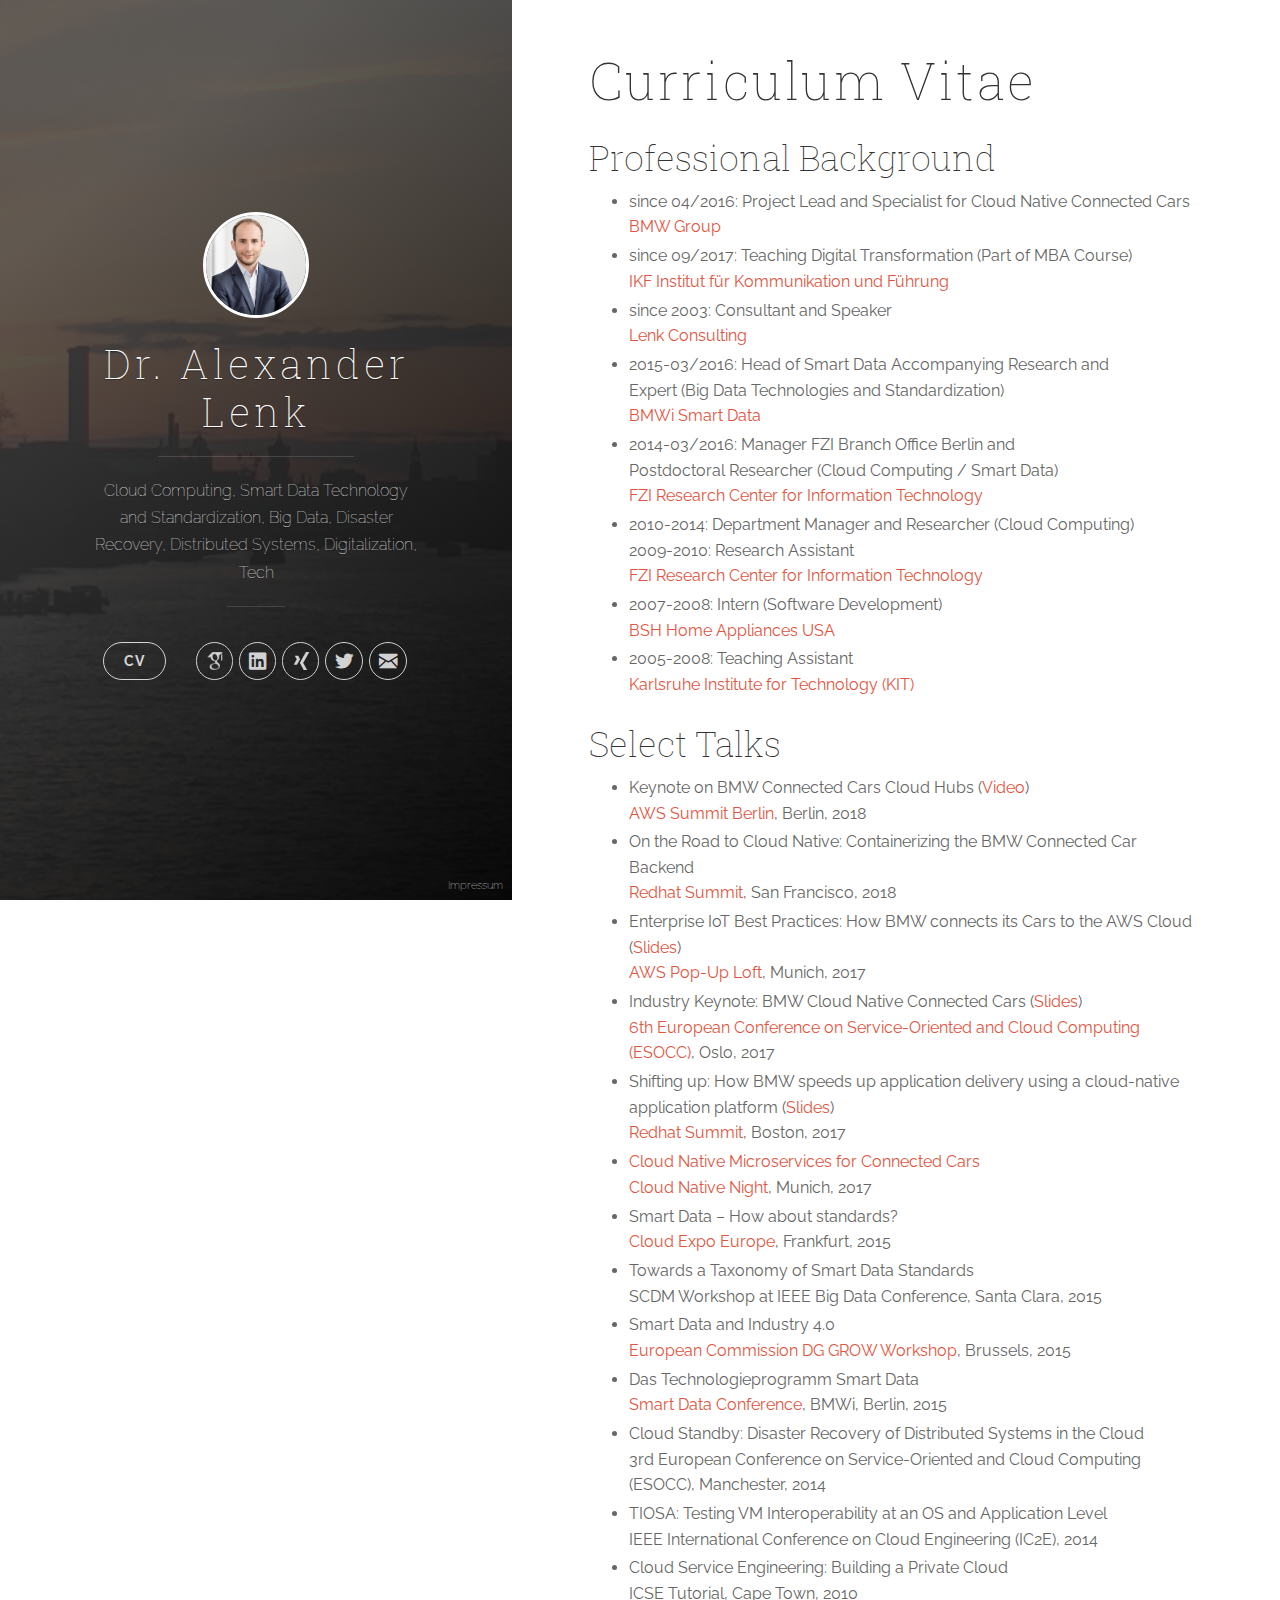
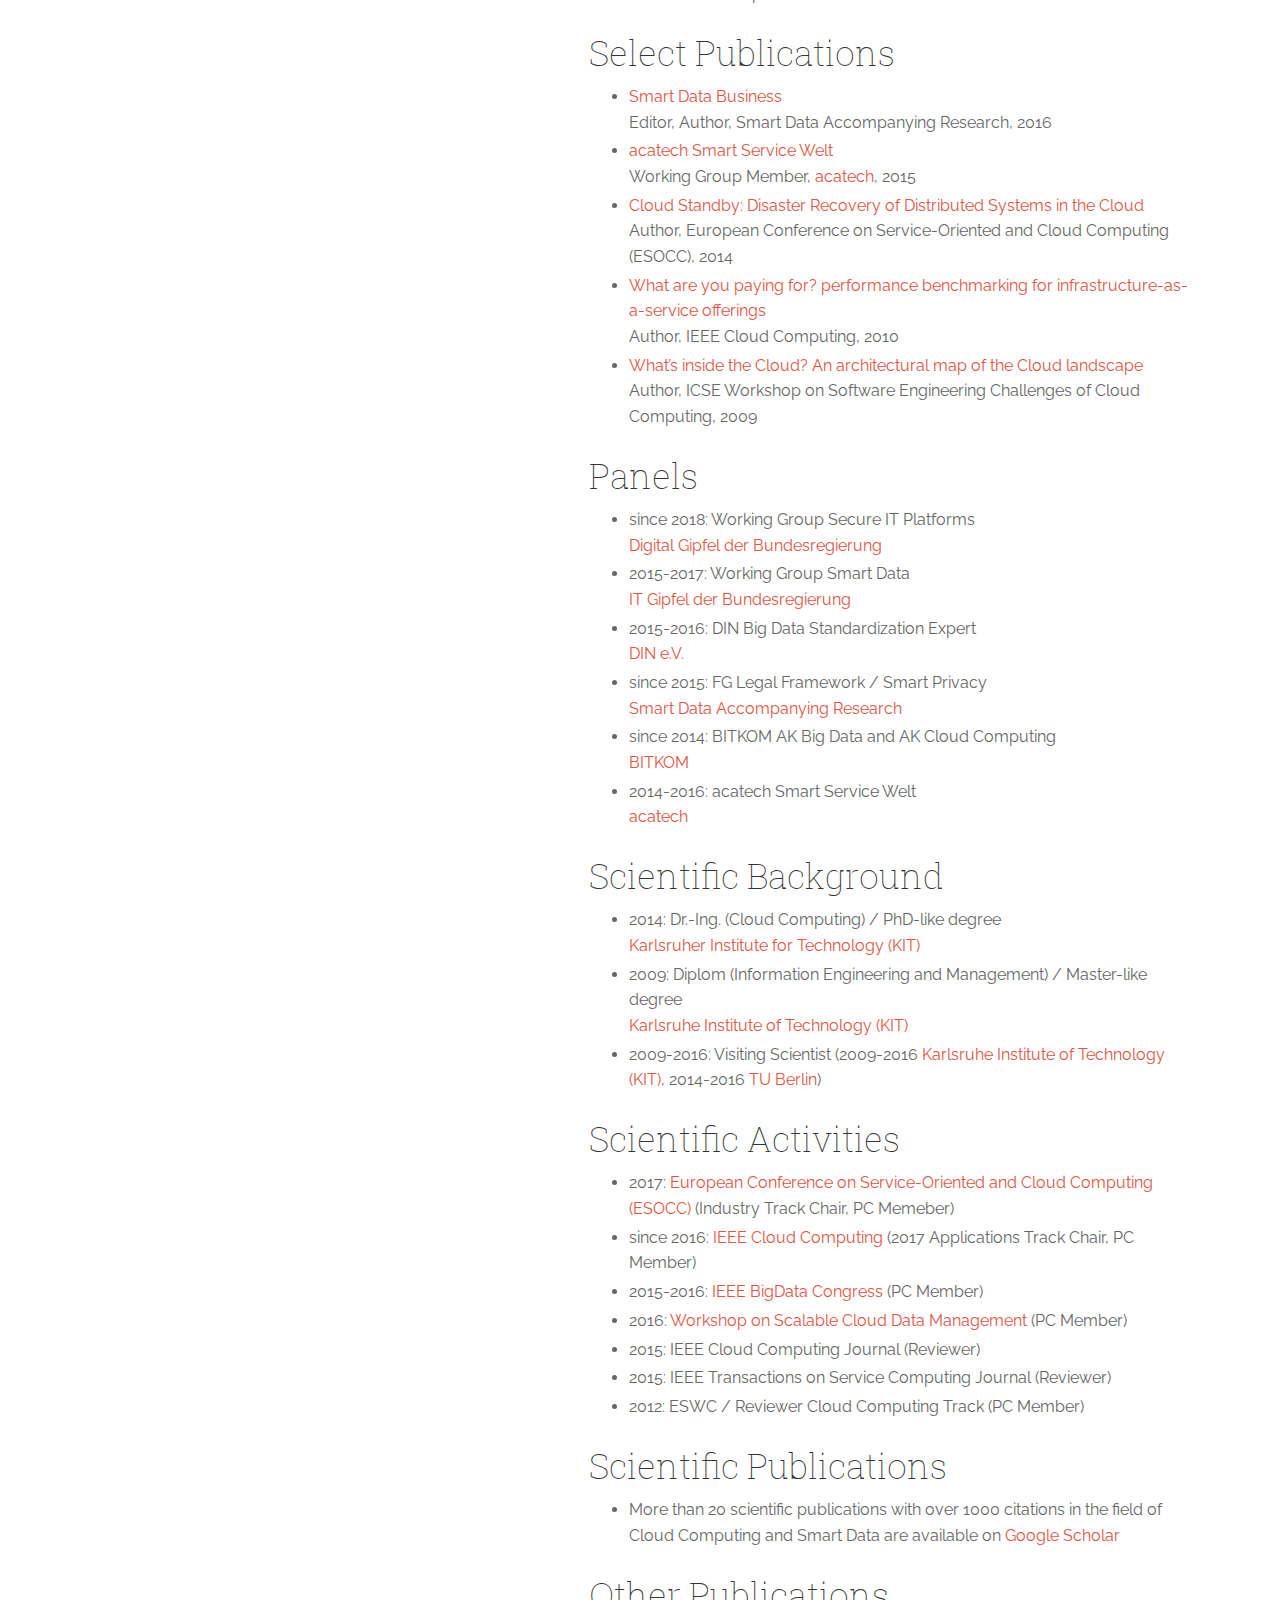
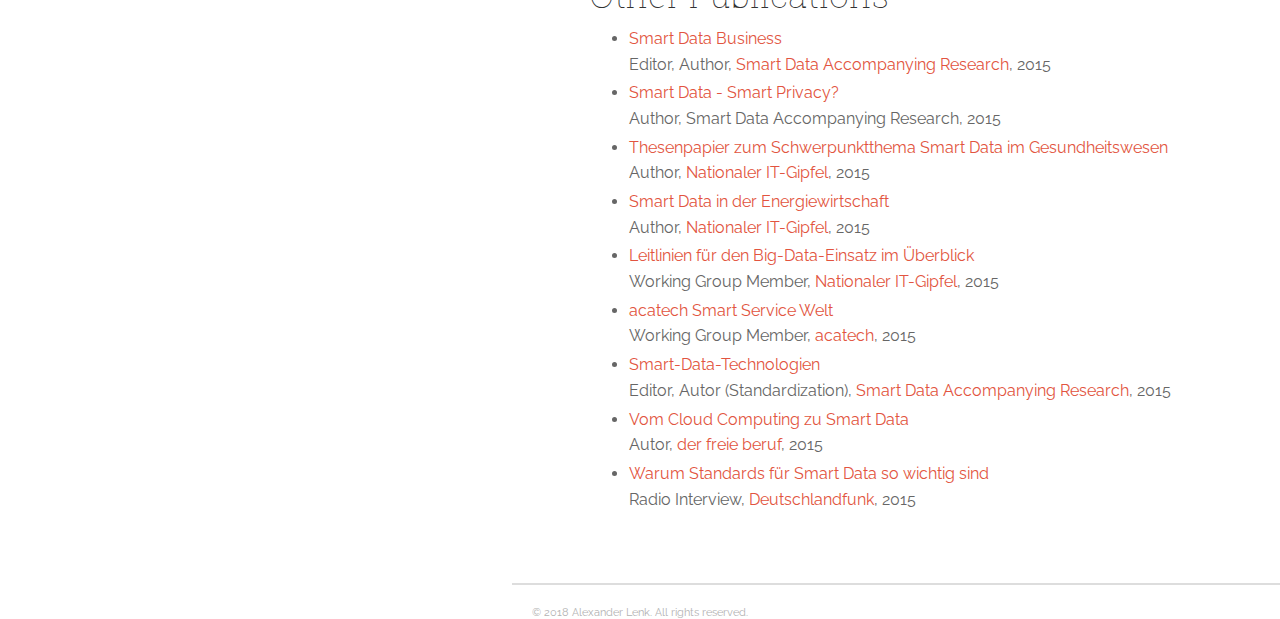
==== cv/index.html @ 962e53da "AWS Summit Youtube Video added" ====
<!DOCTYPE html>
<html>
  <head>
  <meta charset="utf-8">
  <meta name="viewport" content="width=device-width initial-scale=1" />
  <meta http-equiv="X-UA-Compatible" content="IE=edge">

  <title>Curriculum Vitae</title>
  <meta name="description" content="Cloud Computing, Smart Data Technology and Standardization, Big Data, Disaster Recovery, Distributed Systems, Digitalization, Tech">
  <meta name="author" content="Alexander Lenk">
  <meta name="HandheldFriendly" content="True">
  <meta name="MobileOptimized" content="320">
  <meta name="apple-mobile-web-app-capable" content="yes">
  <meta name="apple-mobile-web-app-status-bar-style" content="black-translucent">
  <meta name="viewport" content="width=device-width, initial-scale=1, maximum-scale=1">

  <meta name="twitter:card" content="summary">
  <meta name="twitter:title" content="Dr. Alexander Lenk">
  <meta name="twitter:description" content="Cloud Computing, Smart Data Technology and Standardization, Big Data, Disaster Recovery, Distributed Systems, Digitalization, Tech">

  <meta property="og:type" content="article">
  <meta property="og:title" content="Dr. Alexander Lenk">
  <meta property="og:description" content="Cloud Computing, Smart Data Technology and Standardization, Big Data, Disaster Recovery, Distributed Systems, Digitalization, Tech">

  <link rel="apple-touch-icon" sizes="57x57" href="/images/favicons/apple-touch-icon-57x57.png">
  <link rel="apple-touch-icon" sizes="60x60" href="/images/favicons/apple-touch-icon-60x60.png">
  <link rel="apple-touch-icon" sizes="72x72" href="/images/favicons/apple-touch-icon-72x72.png">
  <link rel="apple-touch-icon" sizes="76x76" href="/images/favicons/apple-touch-icon-76x76.png">
  <link rel="apple-touch-icon" sizes="114x114" href="/images/favicons/apple-touch-icon-114x114.png">
  <link rel="apple-touch-icon" sizes="120x120" href="/images/favicons/apple-touch-icon-120x120.png">
  <link rel="apple-touch-icon" sizes="144x144" href="/images/favicons/apple-touch-icon-144x144.png">
  <link rel="apple-touch-icon" sizes="152x152" href="/images/favicons/apple-touch-icon-152x152.png">
  <link rel="apple-touch-icon" sizes="180x180" href="/images/favicons/apple-touch-icon-180x180.png">
  <link rel="icon" type="image/png" href="/images/favicons/favicon-32x32.png" sizes="32x32">
  <link rel="icon" type="image/png" href="/images/favicons/favicon-194x194.png" sizes="194x194">
  <link rel="icon" type="image/png" href="/images/favicons/favicon-96x96.png" sizes="96x96">
  <link rel="icon" type="image/png" href="/images/favicons/android-chrome-192x192.png" sizes="192x192">
  <link rel="icon" type="image/png" href="/images/favicons/favicon-16x16.png" sizes="16x16">
  <link rel="manifest" href="/images/favicons/manifest.json">
  <link rel="shortcut icon" href="/images/favicons/favicon.ico">
  <meta name="msapplication-TileColor" content="#ffc40d">
  <meta name="msapplication-TileImage" content="/images/favicons/mstile-144x144.png">
  <meta name="theme-color" content="#ffffff">

  <link rel="stylesheet" href="/css/main.css">
  <link rel="canonical" href="http://www.alenk.de//cv/">
  <link rel="alternate" type="application/rss+xml" title="Dr. Alexander Lenk" href="/feed.xml">
</head>

  <body>
    <span class="mobile btn-mobile-menu">
  <i class="icon icon-list btn-mobile-menu__icon"></i>
  <i class="icon icon-x-circle btn-mobile-close__icon hidden"></i>
</span>
  
<header class="panel-cover" style="background-image: url(/images/cover.jpg)">
  <div class="panel-main">

    <div class="panel-main__inner panel-inverted">
    <div class="panel-main__content">
        <a href="/" title="link to home of Dr. Alexander Lenk">
          <img src="/images/profile.jpg" class="user-image" alt="My Profile Photo">
          <h1 class="panel-cover__title panel-title">Dr. Alexander Lenk</h1>
        </a>
        <hr class="panel-cover__divider">
        <p class="panel-cover__description">Cloud Computing, Smart Data Technology and Standardization, Big Data, Disaster Recovery, Distributed Systems, Digitalization, Tech</p>
        <hr class="panel-cover__divider panel-cover__divider--secondary">

        <div class="navigation-wrapper">

          <!-- <nav class="cover-navigation cover-navigation--primary">
            <ul class="navigation">
              <li class="navigation__item"><a href="/#blog" title="link to Dr. Alexander Lenk blog" class="blog-button">Blog</a></li>
            </ul>
          </nav>-->

          <nav class="cover-navigation cover-navigation--primary">
            <ul class="navigation">
              <li class="navigation__item"><a href="/cv/" title="link to Dr. Alexander Lenk CV" class="blog-button">CV</a></li>
            </ul>
          </nav>

          <nav class="cover-navigation navigation--social">
            <ul class="navigation">

            
              <!-- GitHub -->
              <li class="navigation__item">
                <a href="https://scholar.google.com/citations?user=wFm6WqcAAAAJ" title="Google Scholar" target="_blank">
                  <i class="icon icon-social-scholar" style="background-image: url(/images/scholar.png);background-repeat: no-repeat; background-size: contain;background-position: center;"></i>
                  <span class="label">Google Scholar</span>
                </a>
              </li>
            

            
              <!-- LinkedIn -->
              <li class="navigation__item">
                <a href="https://www.linkedin.com/in/alexanderlenk" title="alexanderlenk on LinkedIn" target="_blank">
                  <i class="icon icon-social-linkedin"></i>
                  <span class="label">LinkedIn</span>
                </a>
              </li>
            

            
              <!-- GitHub -->
              <li class="navigation__item" >
                <a href="https://www.xing.com/profile/Alexander_Lenk" title=“Xing Profile” target="_blank">
                  <i class="icon icon-social-scholar" style="background-image: url(/images/xing.png);background-repeat: no-repeat; background-size: contain;background-position: center;"></i>
                  <span class="label">Xing Profile</span>
                </a>
              </li>
            

            

            
              <!-- Twitter -->
              <li class="navigation__item">
                <a href="http://twitter.com/alex_lenk" title="@alex_lenk on Twitter" target="_blank">
                  <i class="icon icon-social-twitter"></i>
                  <span class="label">Twitter</span>
                </a>
              </li>
            

            
              <!-- Email -->
              <li class="navigation__item">
                <a href="mailto:kontakt@lenk-net.de" title="Email kontakt@lenk-net.de" target="_blank">
                  <i class="icon icon-mail"></i>
                  <span class="label">Email</span>
                </a>
              </li>
            

            <!-- RSS -->
            <!--<li class="navigation__item">
              <a href="/feed.xml" title="Subscribe" target="_blank">
                <i class="icon icon-rss"></i>
                <span class="label">RSS</span>
              </a>
            </li>-->
          
            </ul>
          </nav>

        </div>

      </div>
      <div class=footer_start><a href=/impressum>Impressum</a></div> 
    </div>

    <div class="panel-cover--overlay"></div>
  </div>
</header>

    <div class="content-wrapper">
      <div class="content-wrapper__inner">
        <article class="post-container post-container--single">

  <header class="post-header">
    <h1 class="post-title">Curriculum Vitae</h1>
  </header>

  <section class="post">
    <h2 id="professional-background">Professional Background</h2>
<ul>
  <li>since 04/2016: Project Lead and Specialist for Cloud Native Connected Cars<br />
  <a href="http://www.bmwgroup.com">BMW Group</a></li>
  <li>since 09/2017: Teaching Digital Transformation (Part of MBA Course)<br />
  <a href="https://www.ikf.ch/">IKF Institut für Kommunikation und Führung</a></li>
  <li>since 2003: Consultant and Speaker<br />
 <a href="http://www.alenk.de">Lenk Consulting</a></li>
  <li>2015-03/2016: Head of Smart Data Accompanying Research and<br />
 Expert (Big Data Technologies and Standardization)<br />
 <a href="http://www.smart-data-programm.de">BMWi Smart Data</a></li>
  <li>2014-03/2016: Manager FZI Branch Office Berlin and<br />
 Postdoctoral Researcher (Cloud Computing / Smart Data)<br />
 <a href="http://www.fzi.de">FZI Research Center for Information Technology</a></li>
  <li>2010-2014: Department Manager and Researcher (Cloud Computing)<br />
2009-2010: Research Assistant<br />
 <a href="http://www.fzi.de">FZI Research Center for Information Technology</a></li>
  <li>2007-2008: Intern (Software Development)<br />
 <a href="http://www.bsh-group.com">BSH Home Appliances USA</a></li>
  <li>2005-2008: Teaching Assistant<br />
 <a href="http://www.kit.edu">Karlsruhe Institute for Technology (KIT)</a></li>
</ul>

<h2 id="select-talks">Select Talks</h2>
<ul>
  <li>Keynote on BMW Connected Cars Cloud Hubs (<a href="https://www.youtube.com/watch?v=PLUAiS3-xhs&amp;t=4963">Video</a>)<br />
 <a href="https://aws.amazon.com/summits/berlin/">AWS Summit Berlin</a>, Berlin, 2018</li>
  <li>On the Road to Cloud Native: Containerizing the BMW Connected Car Backend<br />
 <a href="https://www.redhat.com/en/summit/2018">Redhat Summit</a>, San Francisco, 2018</li>
  <li>Enterprise IoT Best Practices: How BMW connects its Cars to the AWS Cloud (<a href="/assets/2017-12-06_AWS-Talk-pub2.pdf">Slides</a>)<br />
 <a href="https://www.awsloft.de/">AWS Pop-Up Loft</a>, Munich, 2017</li>
  <li>Industry Keynote: BMW Cloud Native Connected Cars (<a href="/assets/2017-09-28_ESOCC-Talk.pdf">Slides</a>)<br />
 <a href="http://esocc2017.ifi.uio.no/invited_speakers.html">6th European Conference on Service-Oriented and Cloud Computing (ESOCC)</a>, Oslo, 2017</li>
  <li>Shifting up: How BMW speeds up application delivery using a cloud-native application platform (<a href="https://rh2017.smarteventscloud.com/connect/sessionDetail.ww?SESSION_ID=102815">Slides</a>)<br />
 <a href="https://www.redhat.com/en/summit/2017">Redhat Summit</a>, Boston, 2017</li>
  <li><a href="https://www.meetup.com/cloud-native-muc/events/236415278/">Cloud Native Microservices for Connected Cars</a><br />
 <a href="https://www.meetup.com/cloud-native-muc/">Cloud Native Night</a>, Munich, 2017</li>
  <li>Smart Data – How about standards?<br />
 <a href="http://www.cloudexpoeurope.de">Cloud Expo Europe</a>, Frankfurt, 2015</li>
  <li>Towards a Taxonomy of Smart Data Standards<br /> 
 SCDM Workshop at IEEE Big Data Conference, Santa Clara, 2015</li>
  <li>Smart Data and Industry 4.0<br />
 <a href="http://ec.europa.eu/growth/index_en">European Commission DG GROW Workshop</a>, Brussels, 2015</li>
  <li>Das Technologieprogramm Smart Data<br /> 
 <a href="http://www.digitale-technologien.de/DT/Redaktion/DE/Downloads/Smart-Data-Auftaktkonferenz-Agenda.pdf">Smart Data Conference</a>, BMWi, Berlin, 2015</li>
  <li>Cloud Standby: Disaster Recovery of Distributed Systems in the Cloud<br />
 3rd European Conference on Service-Oriented and Cloud Computing (ESOCC), Manchester, 2014</li>
  <li>TIOSA: Testing VM Interoperability at an OS and Application Level<br />
 IEEE International Conference on Cloud Engineering (IC2E), 2014</li>
  <li>Cloud Service Engineering: Building a Private Cloud<br />
 ICSE Tutorial, Cape Town, 2010</li>
</ul>

<h2 id="select-publications">Select Publications</h2>
<ul>
  <li><a href="http://www.digitale-technologien.de/DT/Redaktion/DE/Downloads/Publikation/smartdata_Study:%20Smart-Data-Business.html">Smart Data Business</a><br />
 Editor, Author, Smart Data Accompanying Research, 2016</li>
  <li><a href="http://www.acatech.de/fileadmin/user_upload/Baumstruktur_nach_Website/Acatech/root/de/Projekte/Laufende_Projekte/Smart_Service_Welt/Smart_Service_Welt_2015/ReportSmartServiceWelt2015_EN_SHORT.pdf">acatech Smart Service Welt</a><br />
 Working Group Member, <a href="http://www.acatech.de">acatech</a>, 2015</li>
  <li><a href="https://pdfs.semanticscholar.org/4e16/c53fb4e44f0fa5dab56823ce259076443842.pdf">Cloud Standby: Disaster Recovery of Distributed Systems in the Cloud</a><br />
Author, European Conference on Service-Oriented and Cloud Computing (ESOCC), 2014</li>
  <li><a href="https://pdfs.semanticscholar.org/41aa/91102d7e057360c62ffce64a3ff74b6d2286.pdf">What are you paying for? performance benchmarking for infrastructure-as-a-service offerings</a><br />
Author, IEEE Cloud Computing, 2010</li>
  <li><a href="https://pdfs.semanticscholar.org/a404/2c85846fea56a5110b03eaa8f9134fb892c9.pdf">What’s inside the Cloud? An architectural map of the Cloud landscape</a><br />
Author, ICSE Workshop on Software Engineering Challenges of Cloud Computing, 2009</li>
</ul>

<h2 id="panels">Panels</h2>
<ul>
  <li>since 2018: Working Group Secure IT Platforms<br />
 <a href="http://www.it-gipfel.de">Digital Gipfel der Bundesregierung</a></li>
  <li>2015-2017: Working Group Smart Data<br />
 <a href="http://www.it-gipfel.de">IT Gipfel der Bundesregierung</a></li>
  <li>2015-2016: DIN Big Data Standardization Expert<br />
 <a href="http://www.din.de">DIN e.V.</a></li>
  <li>since 2015: FG Legal Framework / Smart Privacy<br />
  <a href="http://www.smart-data-programm.de">Smart Data Accompanying Research</a></li>
  <li>since 2014: BITKOM AK Big Data and AK Cloud Computing<br />
 <a href="http://www.bitkom.org">BITKOM</a></li>
  <li>2014-2016: acatech Smart Service Welt<br />
 <a href="http://www.acatech.de">acatech</a></li>
</ul>

<h2 id="scientific-background">Scientific Background</h2>
<ul>
  <li>2014: Dr.-Ing. (Cloud Computing) / PhD-like degree<br />
 <a href="http://www.kit.edu">Karlsruher Institute for Technology (KIT)</a></li>
  <li>2009: Diplom (Information Engineering and Management) / Master-like degree<br />
 <a href="http://www.kit.edu">Karlsruhe Institute of Technology (KIT)</a></li>
  <li>2009-2016: Visiting Scientist (2009-2016 <a href="http://www.kit.edu">Karlsruhe Institute of Technology (KIT)</a>, 2014-2016 <a href="http://www.tu-berlin.de">TU Berlin</a>)</li>
</ul>

<h2 id="scientific-activities">Scientific Activities</h2>
<ul>
  <li>2017: <a href="http://esocc2017.ifi.uio.no">European Conference on Service-Oriented and Cloud Computing (ESOCC)</a> (Industry Track Chair, PC Memeber)</li>
  <li>since 2016: <a href="http://www.thecloudcomputing.org">IEEE Cloud Computing</a> (2017 Applications Track Chair, PC Member)</li>
  <li>2015-2016: <a href="http://www.ieeebigdata.org/">IEEE BigData Congress</a> (PC Member)</li>
  <li>2016: <a href="http://scdm2016.com/">Workshop on Scalable Cloud Data Management</a> (PC Member)</li>
  <li>2015: IEEE Cloud Computing Journal (Reviewer)</li>
  <li>2015: IEEE Transactions on Service Computing Journal (Reviewer)</li>
  <li>2012: ESWC / Reviewer Cloud Computing Track (PC Member)</li>
</ul>

<h2 id="scientific-publications">Scientific Publications</h2>
<ul>
  <li>More than 20 scientific publications with over 1000 citations in the field of Cloud Computing and Smart Data are available on <a href="https://scholar.google.com/citations?user=wFm6WqcAAAAJ">Google Scholar</a></li>
</ul>

<h2 id="other-publications">Other Publications</h2>
<ul>
  <li><a href="http://www.digitale-technologien.de/DT/Redaktion/DE/Pressemitteilungen/2015/2015-11-10_Smart_Data_Studie.html">Smart Data Business</a><br />
 Editor, Author, <a href="www.smart-data-programm.de">Smart Data Accompanying Research</a>, 2015</li>
  <li><a href="http://www.digitale-technologien.de/DT/Redaktion/DE/Downloads/Publikation/SmartData_Thesenpapier_smart_Privacy.html">Smart Data - Smart Privacy?</a><br />
 Author, Smart Data Accompanying Research, 2015</li>
  <li><a href="http://www.bmwi.de/BMWi/Redaktion/PDF/IT-Gipfel/it-gipfel-2015-thesenpapier-zum-schwerpunktthema-smart-data-im-gesundheitswesen,property=pdf,bereich=bmwi2012,sprache=de,rwb=true.pdf">Thesenpapier zum Schwerpunktthema Smart Data im Gesundheitswesen</a><br />
 Author, <a href="http://www.it-gipfel.de">Nationaler IT-Gipfel</a>, 2015</li>
  <li><a href="http://www.bmwi.de/BMWi/Redaktion/PDF/IT-Gipfel/it-gipfel-2015-smart-data-in-der-energiewirtschaft,property=pdf,bereich=bmwi2012,sprache=de,rwb=true.pdf">Smart Data in der Energiewirtschaft</a><br />
 Author, <a href="http://www.it-gipfel.de">Nationaler IT-Gipfel</a>, 2015</li>
  <li><a href="http://www.bmwi.de/BMWi/Redaktion/PDF/IT-Gipfel/it-gipfel-2015-leitlinien-fuer-den-big-data-einsatz-im-ueberblick-chancen-und-verantwortung,property=pdf,bereich=bmwi2012,sprache=de,rwb=true.pdf">Leitlinien für den Big-Data-Einsatz im Überblick</a><br />
 Working Group Member, <a href="http://www.it-gipfel.de">Nationaler IT-Gipfel</a>, 2015</li>
  <li><a href="http://www.acatech.de/fileadmin/user_upload/Baumstruktur_nach_Website/Acatech/root/de/Projekte/Laufende_Projekte/Smart_Service_Welt/Smart_Service_Welt_2015/ReportSmartServiceWelt2015_EN_SHORT.pdf">acatech Smart Service Welt</a><br />
 Working Group Member, <a href="http://www.acatech.de">acatech</a>, 2015</li>
  <li><a href="http://www.digitale-technologien.de/DT/Redaktion/DE/Downloads/Publikation/Smart_Data_Technologien.pdf">Smart-Data-Technologien</a><br />
 Editor, Autor (Standardization), <a href="www.smart-data-programm.de">Smart Data Accompanying Research</a>, 2015</li>
  <li><a href="http://www.freie-berufe.de/fileadmin/bfb/7_Publikationen/1_der%20freie%20beruf/der-freie-beruf-inhalt-10-2015.pdf">Vom Cloud Computing zu Smart Data</a><br />
 Autor, <a href="http://www.freie-berufe.de">der freie beruf</a>, 2015</li>
  <li><a href="http://www.deutschlandfunk.de/analyseverfahren-warum-standards-fuer-smart-data-so-wichtig.684.de.html?dram:article_id=336229">Warum Standards für Smart Data so wichtig sind</a><br />
 Radio Interview, <a href="http://www.deutschlandfunk.de/">Deutschlandfunk</a>, 2015</li>
</ul>

  </section>

</article>
      </div>

      <footer class="footer">
  <span class="footer__copyright">&copy; 2018 Alexander Lenk. All rights reserved.</span>
</footer> 

<script type="text/javascript" src="https://ajax.googleapis.com/ajax/libs/jquery/1.11.3/jquery.min.js"></script>
<script type="text/javascript" src="/js/main.js"></script>

    </div>
  </body>
</html>
---- css/main.css ----
@import url(uno.css);
@import url(monokai.css);

/* Modifications */

.highlight pre {
  padding: 10px;
}

.highlight pre code {
  white-space: pre-wrap;
}

.btn, .navigation__item a {
  margin: 5px 0;
  white-space: nowrap;
}

.pagination__page-number {
  display: inline-block;
  padding: 10px;
}

.tags a {
  border: 1px solid #e25440;
  border-radius: 20px;
  color: #e25440;
  display: inline-block;
  font-size: 12px;
  margin: 5px 0;
  padding: 5px 10px;
  text-shadow: none;
  white-space: nowrap;
}

.post-meta__tags {
  font-size: 12px;
  padding: 0 5px;
}

.footer__copyright {
    margin: 0 20px 10px;
}

.user-image {
  margin-bottom: 1.2em;
  position: relative;
  width: 100px;
  height: 100px;
  border: 3px solid #fff;
  border-radius:100%;
}
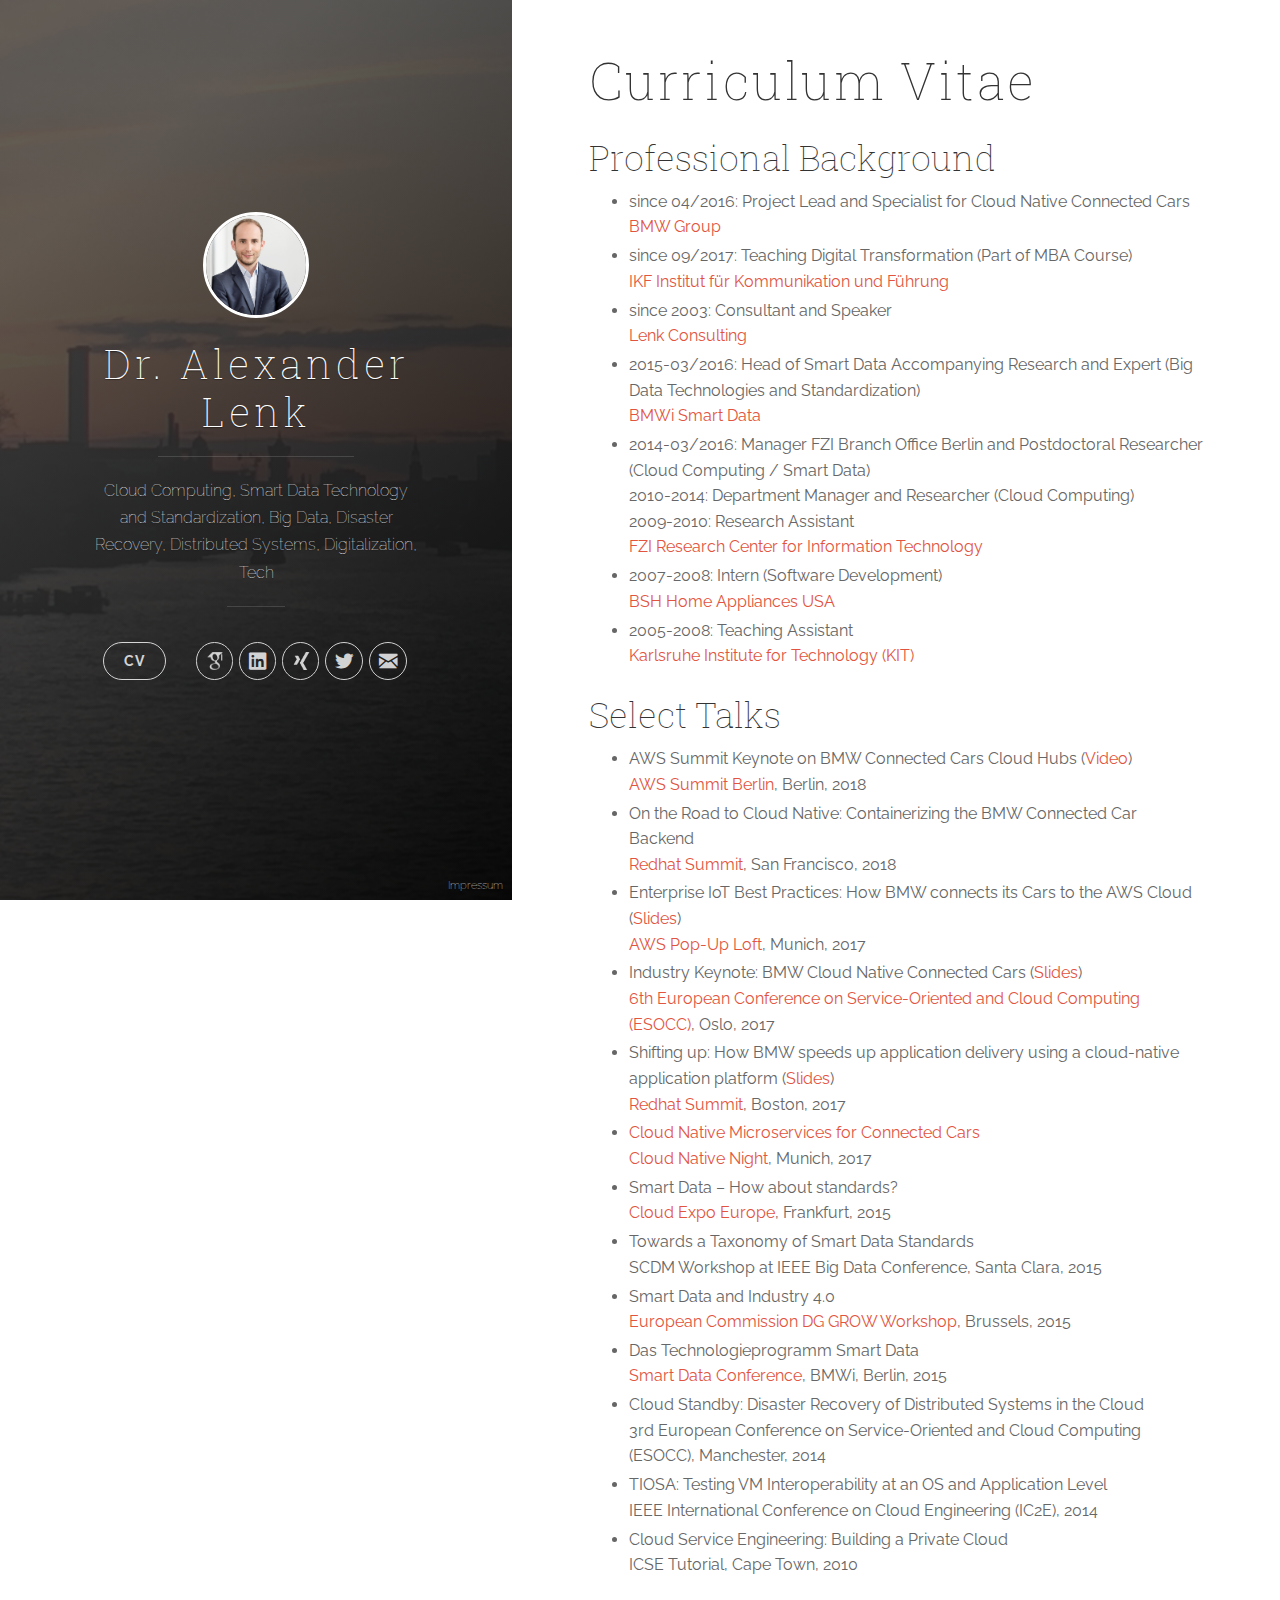
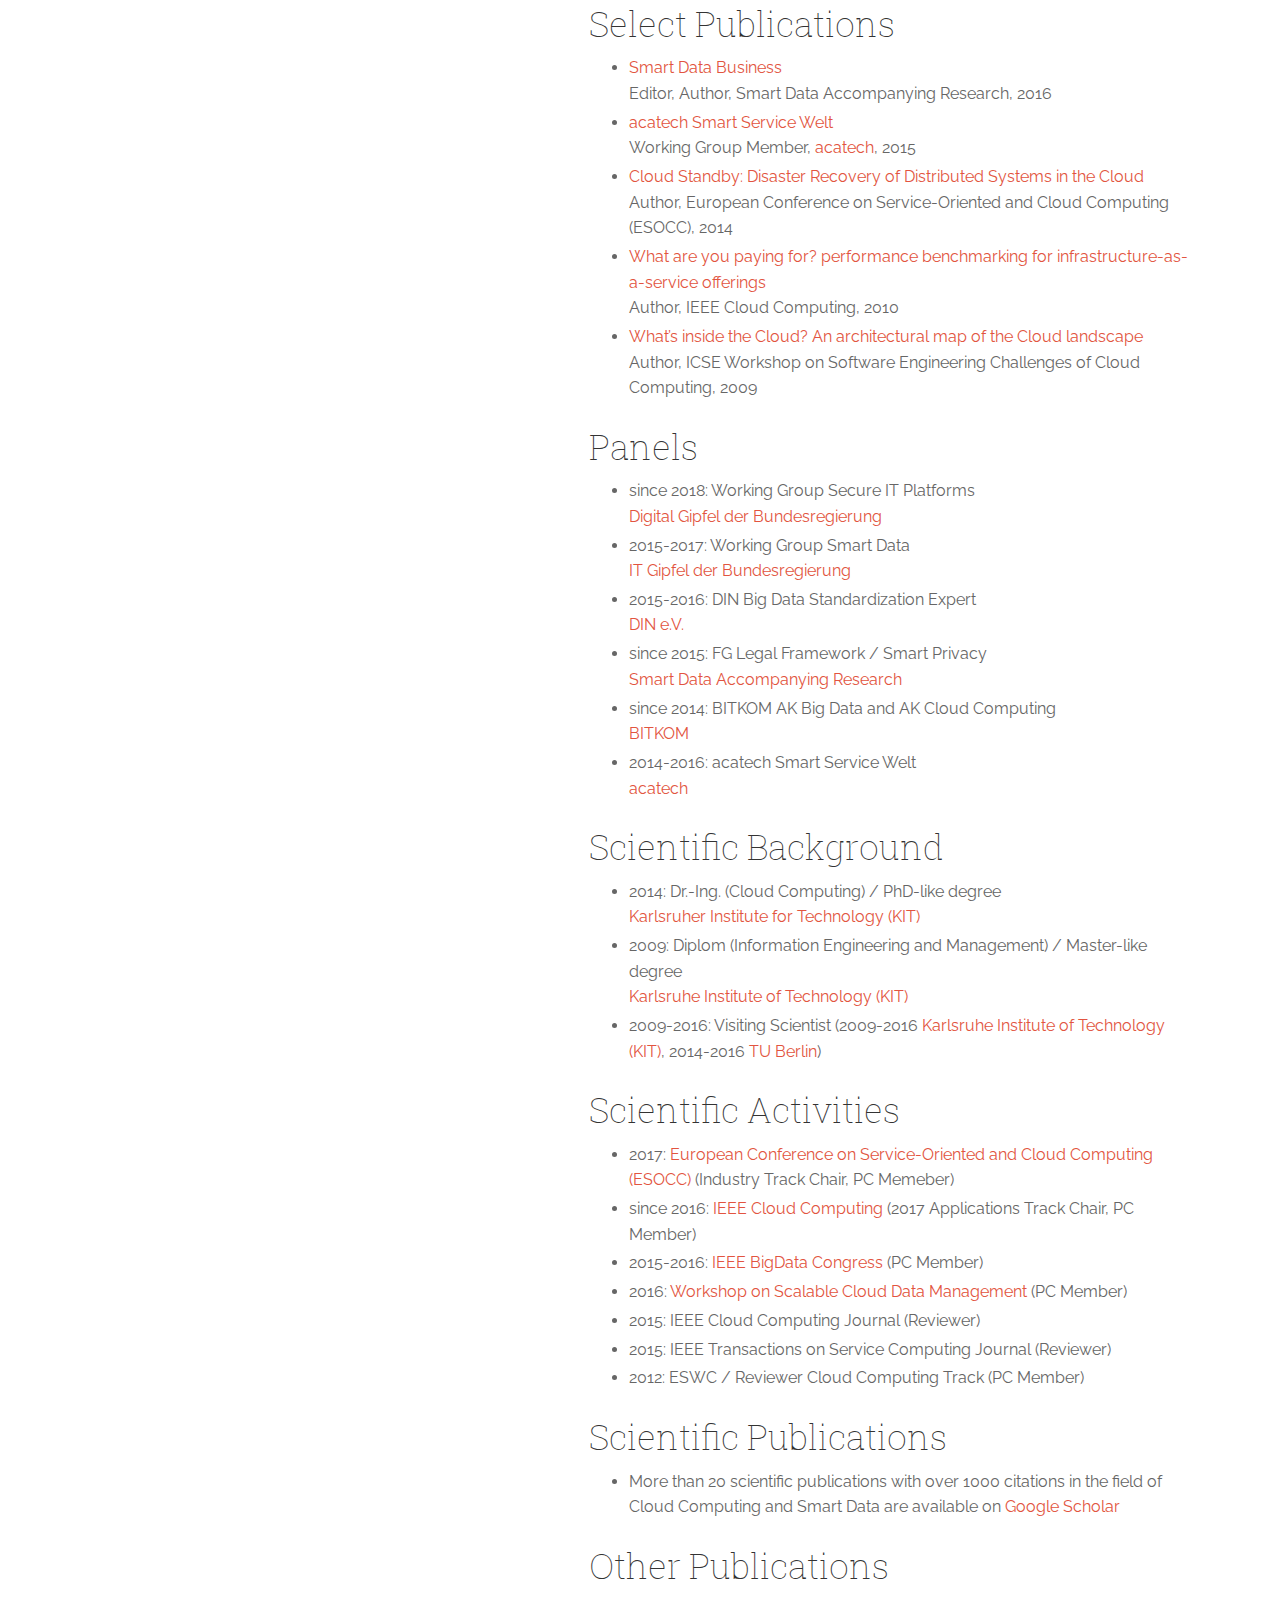
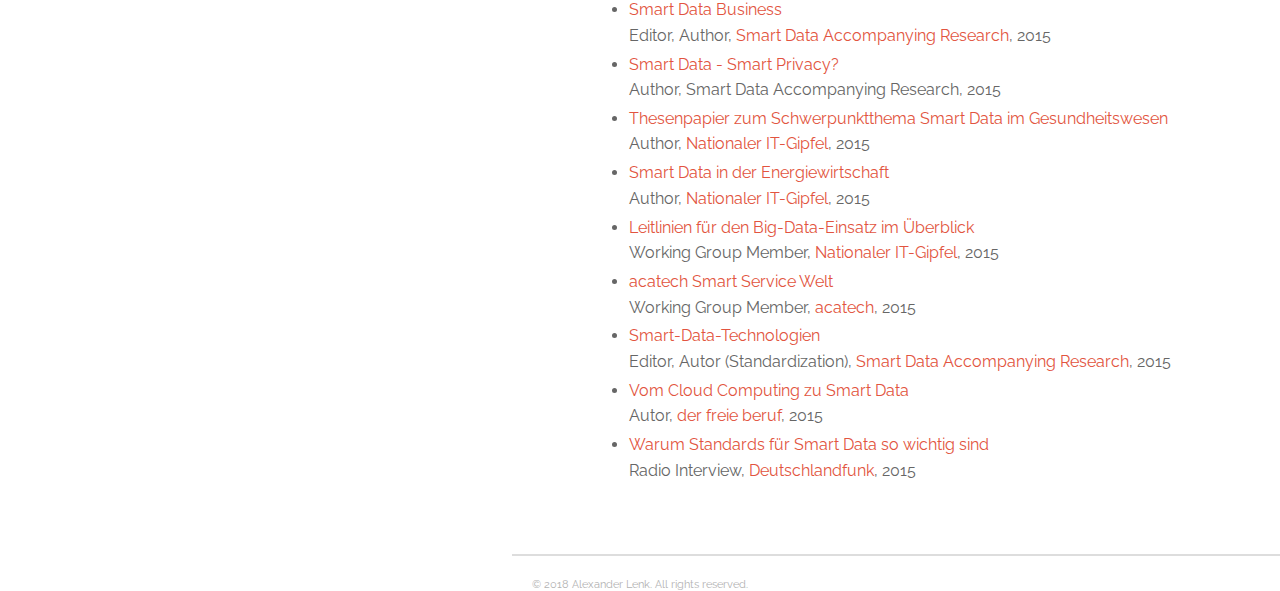
==== commit 6e3a9cd2: "Consolidated" ====
--- a/cv/index.html
+++ b/cv/index.html
@@ -173,13 +173,12 @@
   <a href="https://www.ikf.ch/">IKF Institut für Kommunikation und Führung</a></li>
   <li>since 2003: Consultant and Speaker<br />
  <a href="http://www.alenk.de">Lenk Consulting</a></li>
-  <li>2015-03/2016: Head of Smart Data Accompanying Research and<br />
+  <li>2015-03/2016: Head of Smart Data Accompanying Research and 
  Expert (Big Data Technologies and Standardization)<br />
  <a href="http://www.smart-data-programm.de">BMWi Smart Data</a></li>
-  <li>2014-03/2016: Manager FZI Branch Office Berlin and<br />
- Postdoctoral Researcher (Cloud Computing / Smart Data)<br />
- <a href="http://www.fzi.de">FZI Research Center for Information Technology</a></li>
-  <li>2010-2014: Department Manager and Researcher (Cloud Computing)<br />
+  <li>2014-03/2016: Manager FZI Branch Office Berlin and 
+Postdoctoral Researcher (Cloud Computing / Smart Data)<br />
+2010-2014: Department Manager and Researcher (Cloud Computing)<br />
 2009-2010: Research Assistant<br />
  <a href="http://www.fzi.de">FZI Research Center for Information Technology</a></li>
   <li>2007-2008: Intern (Software Development)<br />
@@ -190,7 +189,7 @@
 
 <h2 id="select-talks">Select Talks</h2>
 <ul>
-  <li>Keynote on BMW Connected Cars Cloud Hubs (<a href="https://www.youtube.com/watch?v=PLUAiS3-xhs&amp;t=4963">Video</a>)<br />
+  <li>AWS Summit Keynote on BMW Connected Cars Cloud Hubs (<a href="https://www.youtube.com/watch?v=PLUAiS3-xhs&amp;t=4963" target="_blank">Video</a>)<br />
  <a href="https://aws.amazon.com/summits/berlin/">AWS Summit Berlin</a>, Berlin, 2018</li>
   <li>On the Road to Cloud Native: Containerizing the BMW Connected Car Backend<br />
  <a href="https://www.redhat.com/en/summit/2018">Redhat Summit</a>, San Francisco, 2018</li>
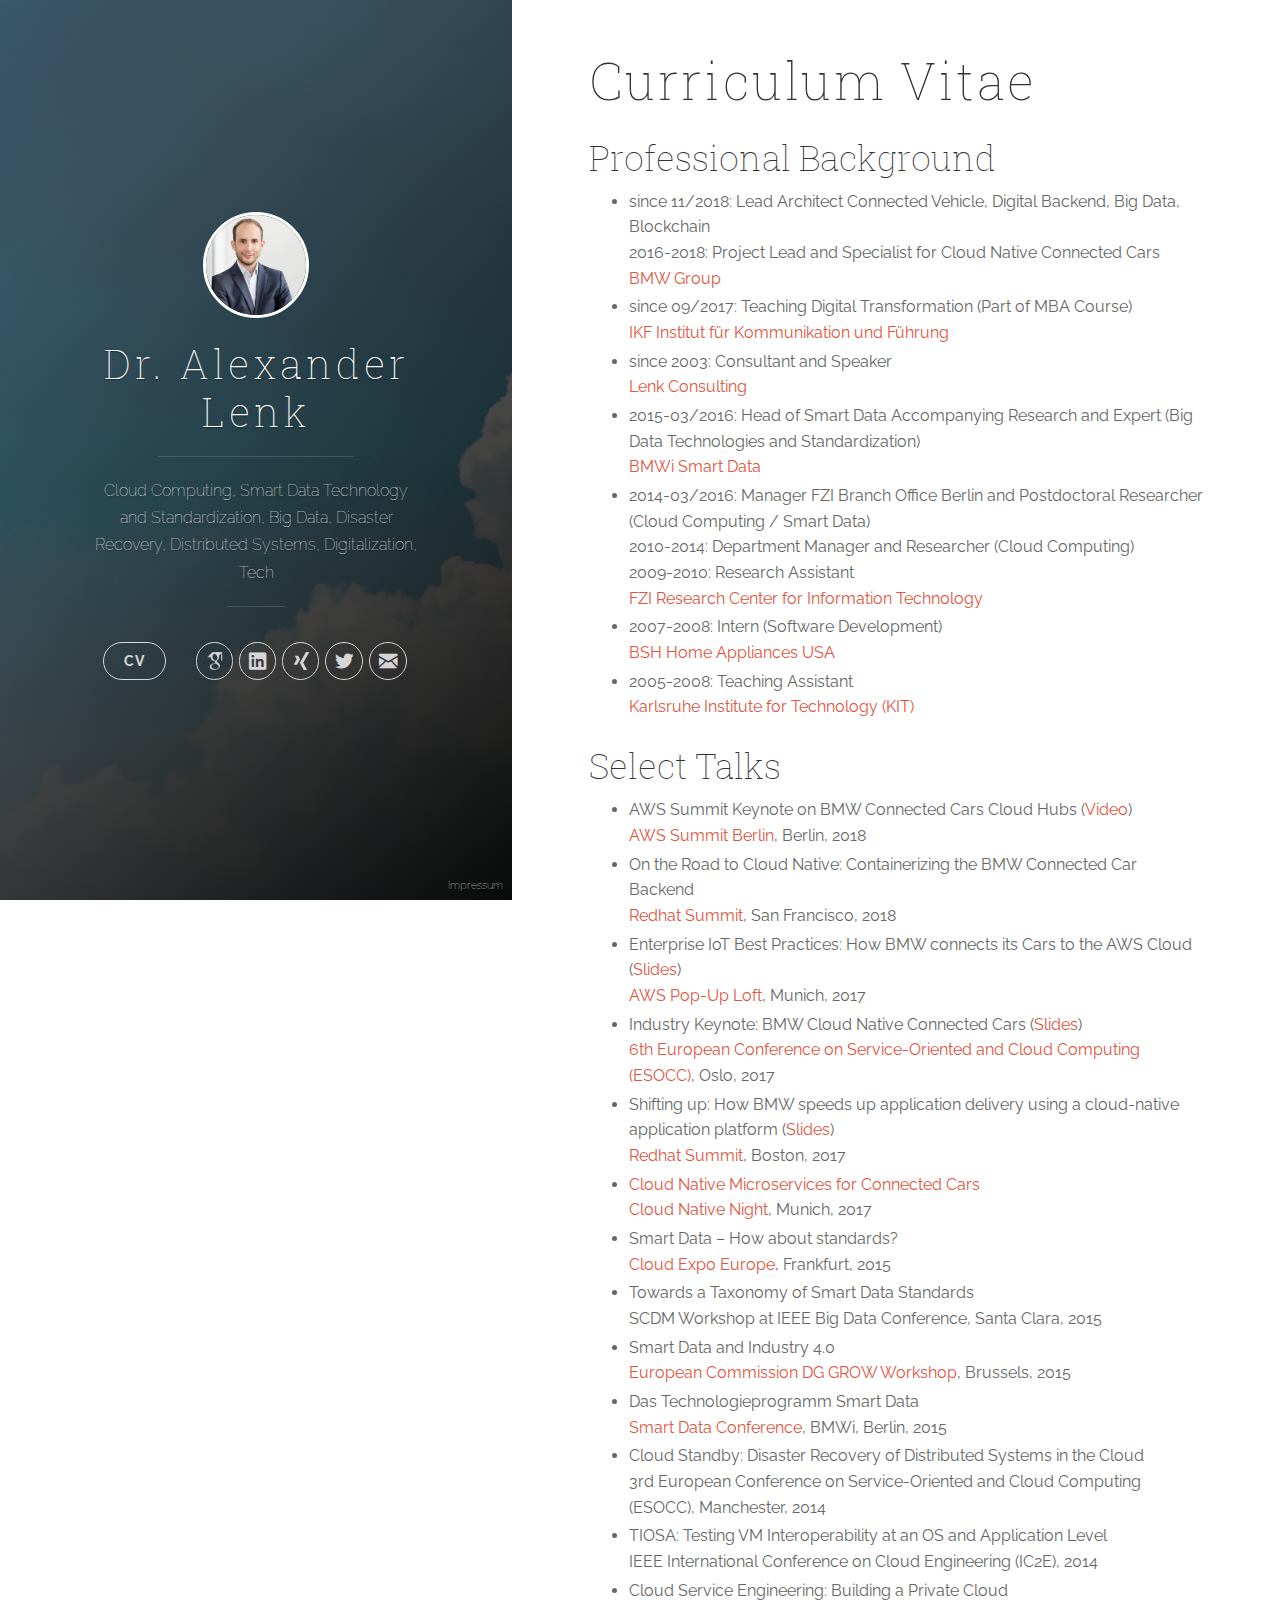
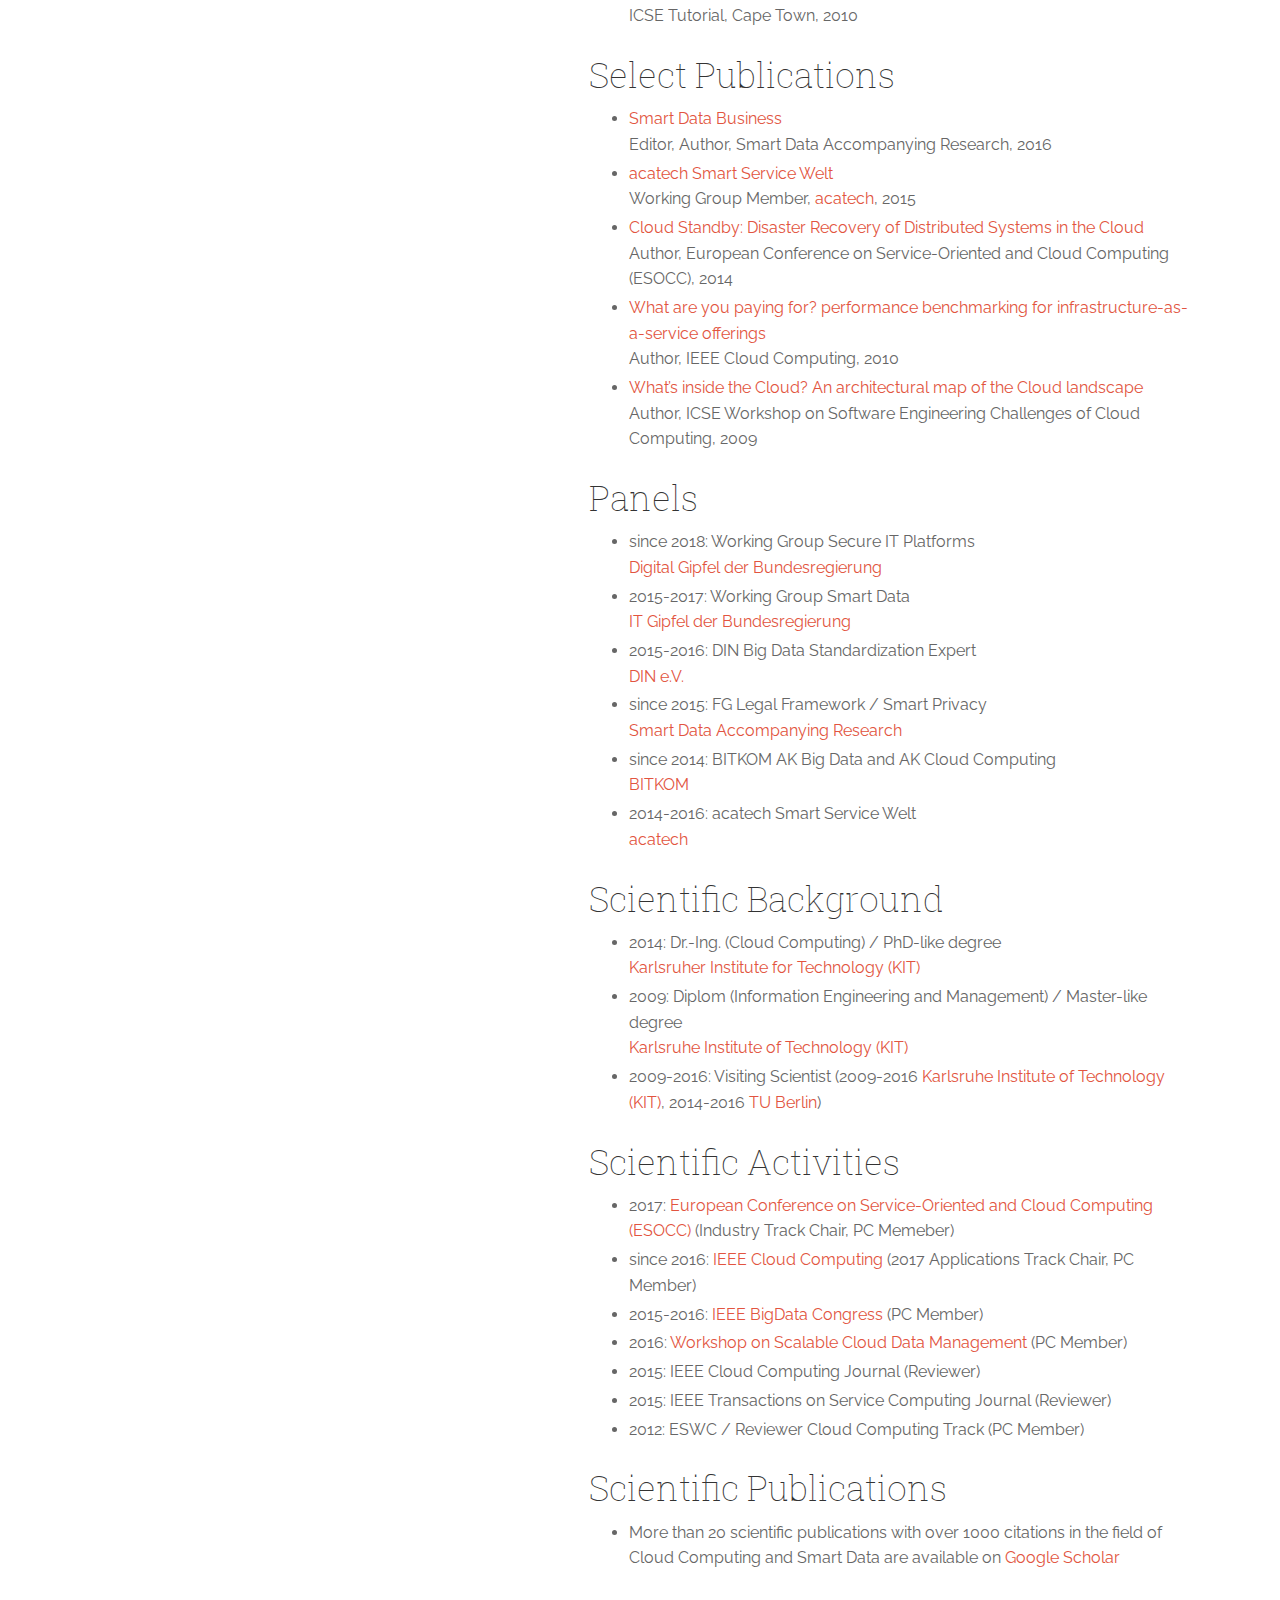
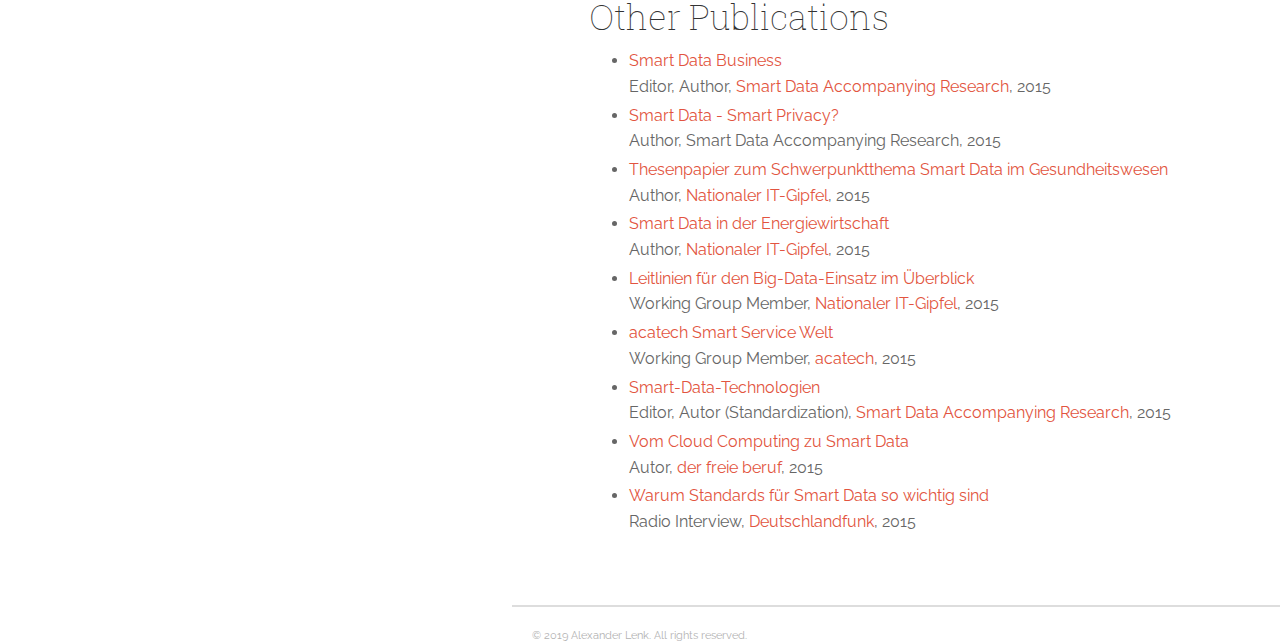
==== commit 254fb427: "Updated Background image and CV" ====
--- a/cv/index.html
+++ b/cv/index.html
@@ -167,7 +167,8 @@
   <section class="post">
     <h2 id="professional-background">Professional Background</h2>
 <ul>
-  <li>since 04/2016: Project Lead and Specialist for Cloud Native Connected Cars<br />
+  <li>since 11/2018: Lead Architect Connected Vehicle, Digital Backend, Big Data, Blockchain<br />
+ 2016-2018: Project Lead and Specialist for Cloud Native Connected Cars<br />
   <a href="http://www.bmwgroup.com">BMW Group</a></li>
   <li>since 09/2017: Teaching Digital Transformation (Part of MBA Course)<br />
   <a href="https://www.ikf.ch/">IKF Institut für Kommunikation und Führung</a></li>
@@ -300,7 +301,7 @@
       </div>
 
       <footer class="footer">
-  <span class="footer__copyright">&copy; 2018 Alexander Lenk. All rights reserved.</span>
+  <span class="footer__copyright">&copy; 2019 Alexander Lenk. All rights reserved.</span>
 </footer> 
 
 <script type="text/javascript" src="https://ajax.googleapis.com/ajax/libs/jquery/1.11.3/jquery.min.js"></script>
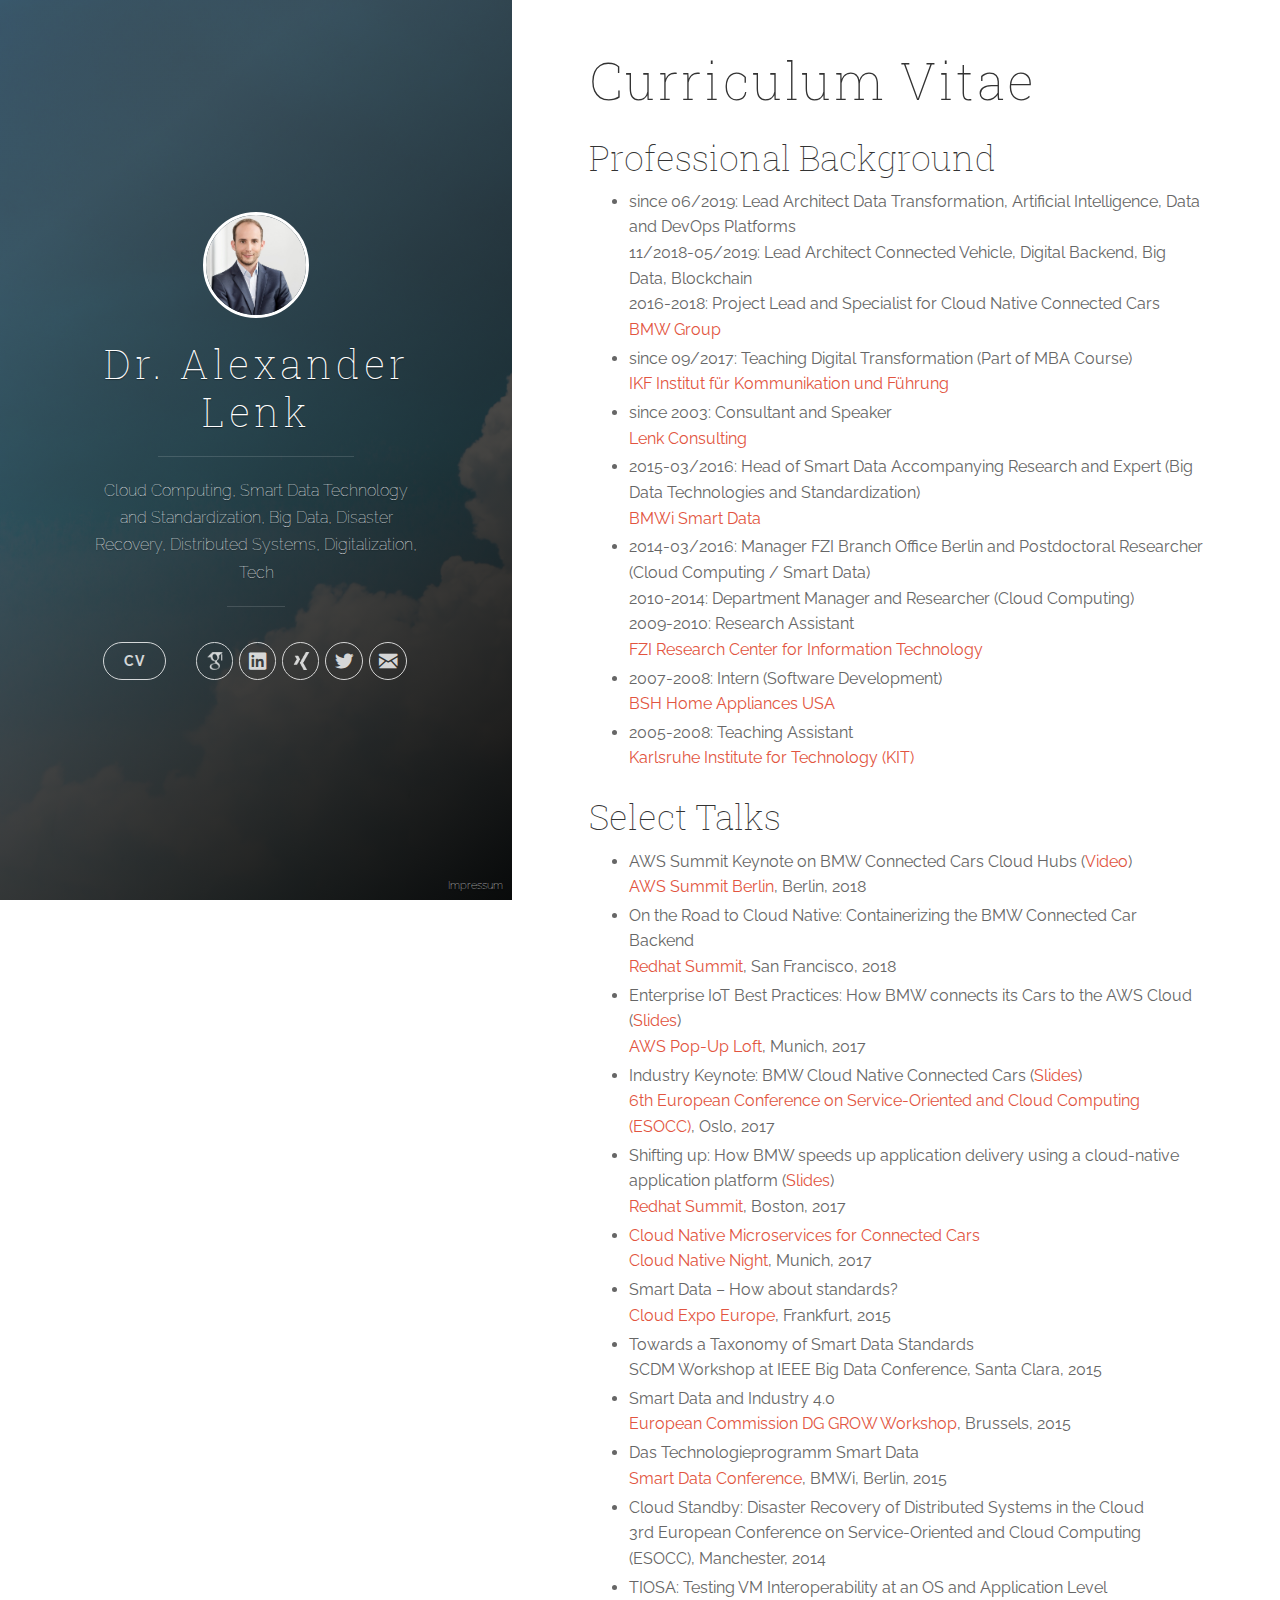
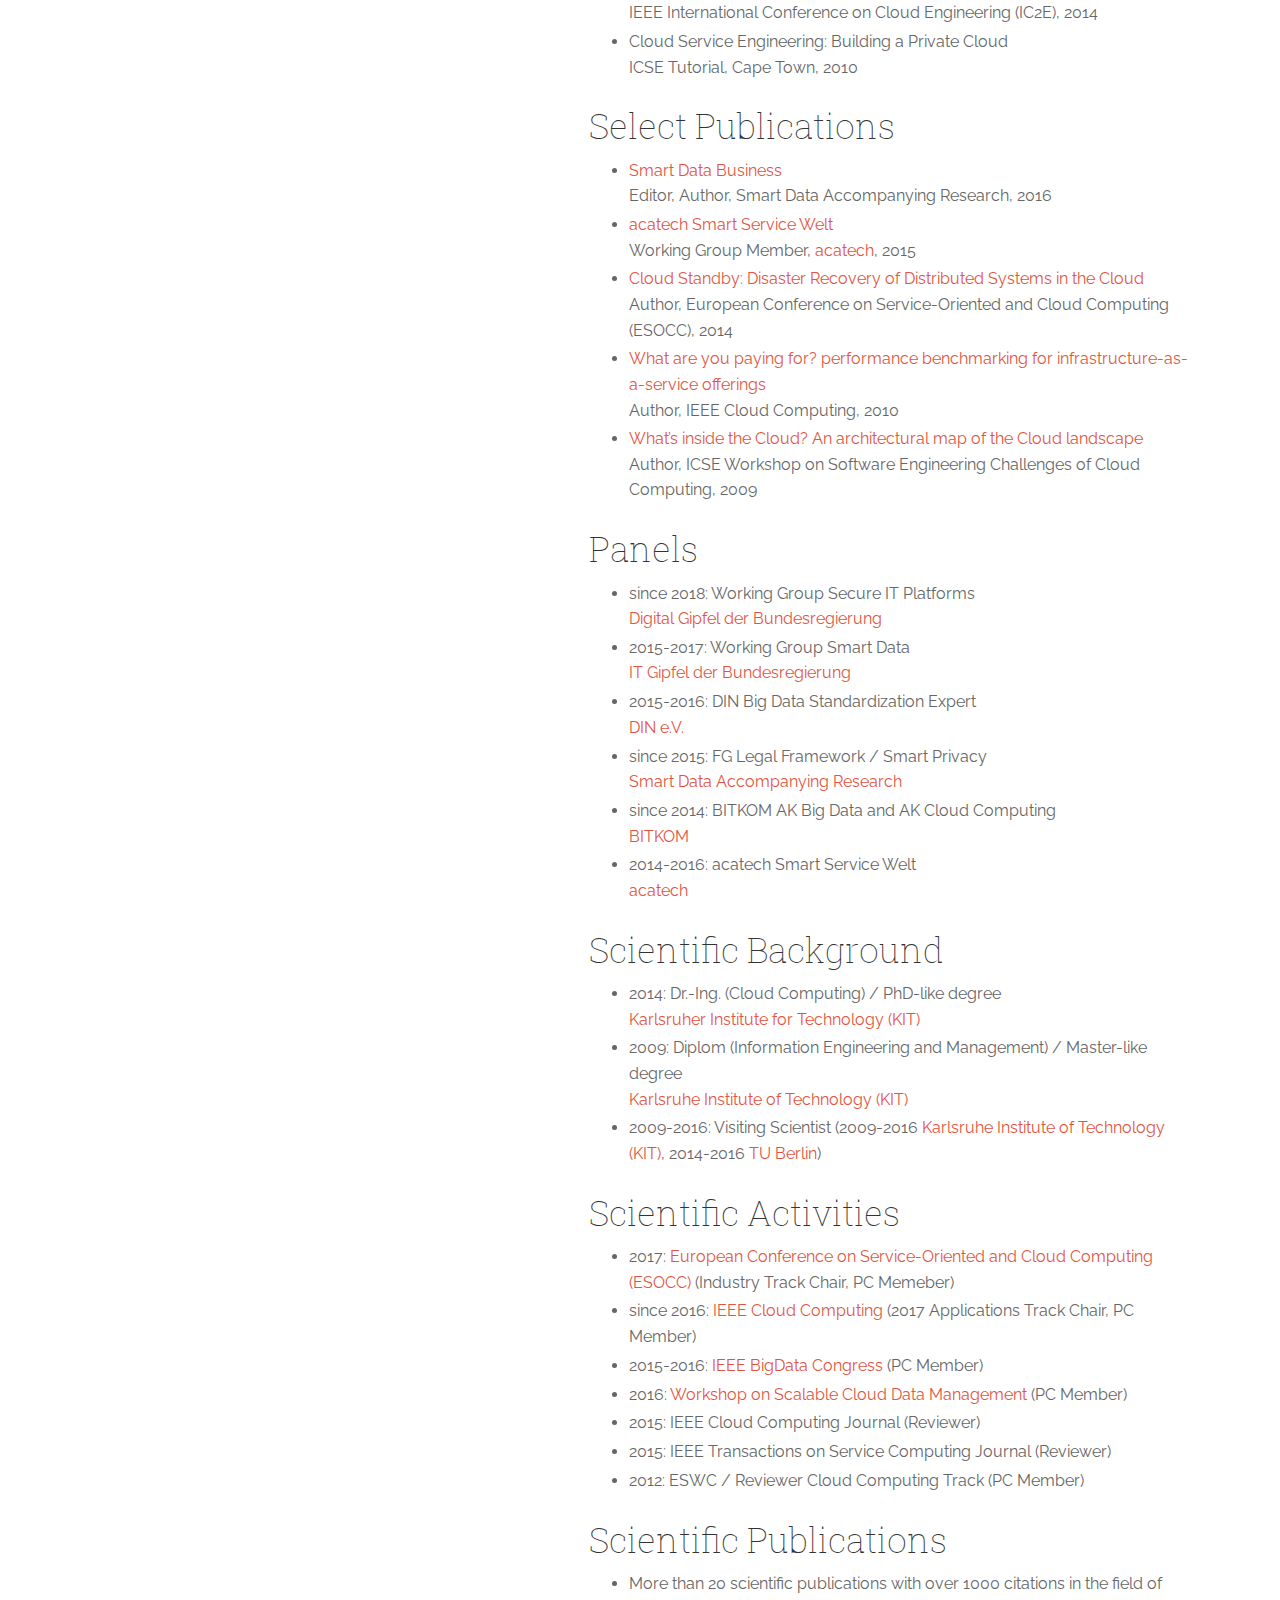
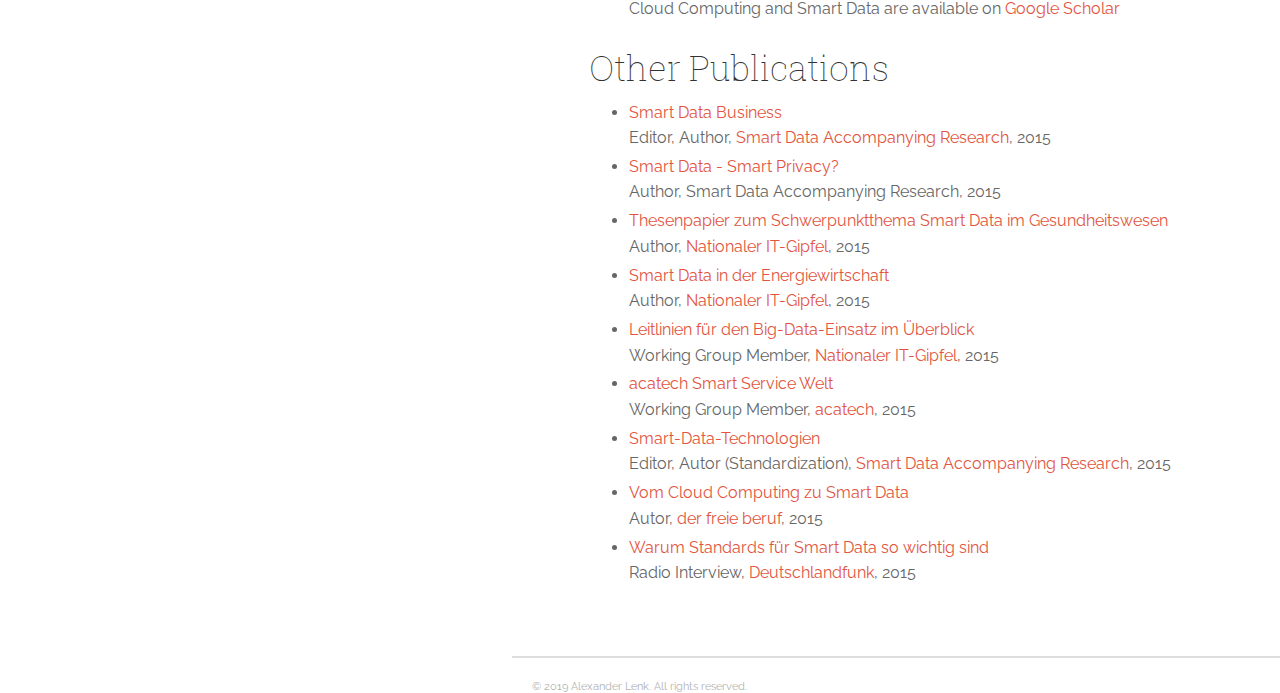
==== commit 2a455e28: "Updated Experience" ====
--- a/cv/index.html
+++ b/cv/index.html
@@ -167,7 +167,8 @@
   <section class="post">
     <h2 id="professional-background">Professional Background</h2>
 <ul>
-  <li>since 11/2018: Lead Architect Connected Vehicle, Digital Backend, Big Data, Blockchain<br />
+  <li>since 06/2019: Lead Architect Data Transformation, Artificial Intelligence, Data and DevOps Platforms<br />
+ 11/2018-05/2019: Lead Architect Connected Vehicle, Digital Backend, Big Data, Blockchain<br />
  2016-2018: Project Lead and Specialist for Cloud Native Connected Cars<br />
   <a href="http://www.bmwgroup.com">BMW Group</a></li>
   <li>since 09/2017: Teaching Digital Transformation (Part of MBA Course)<br />
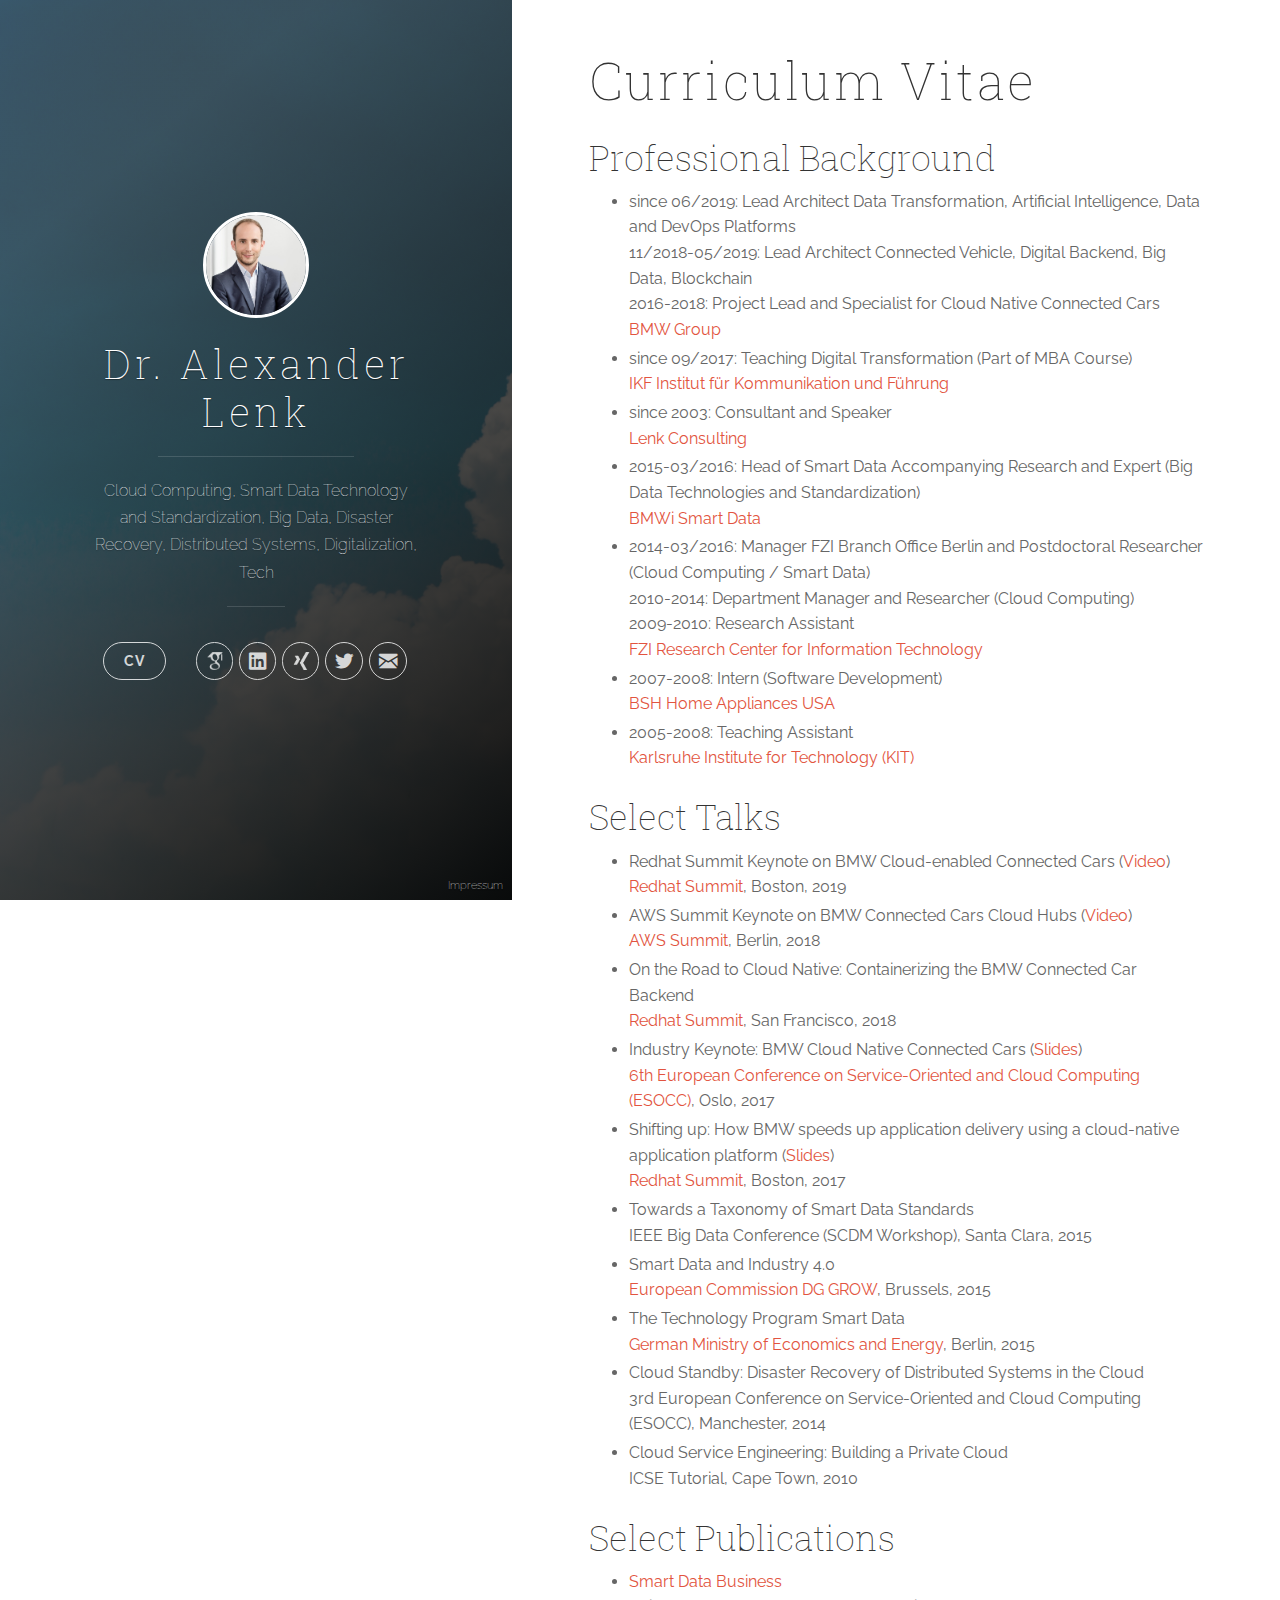
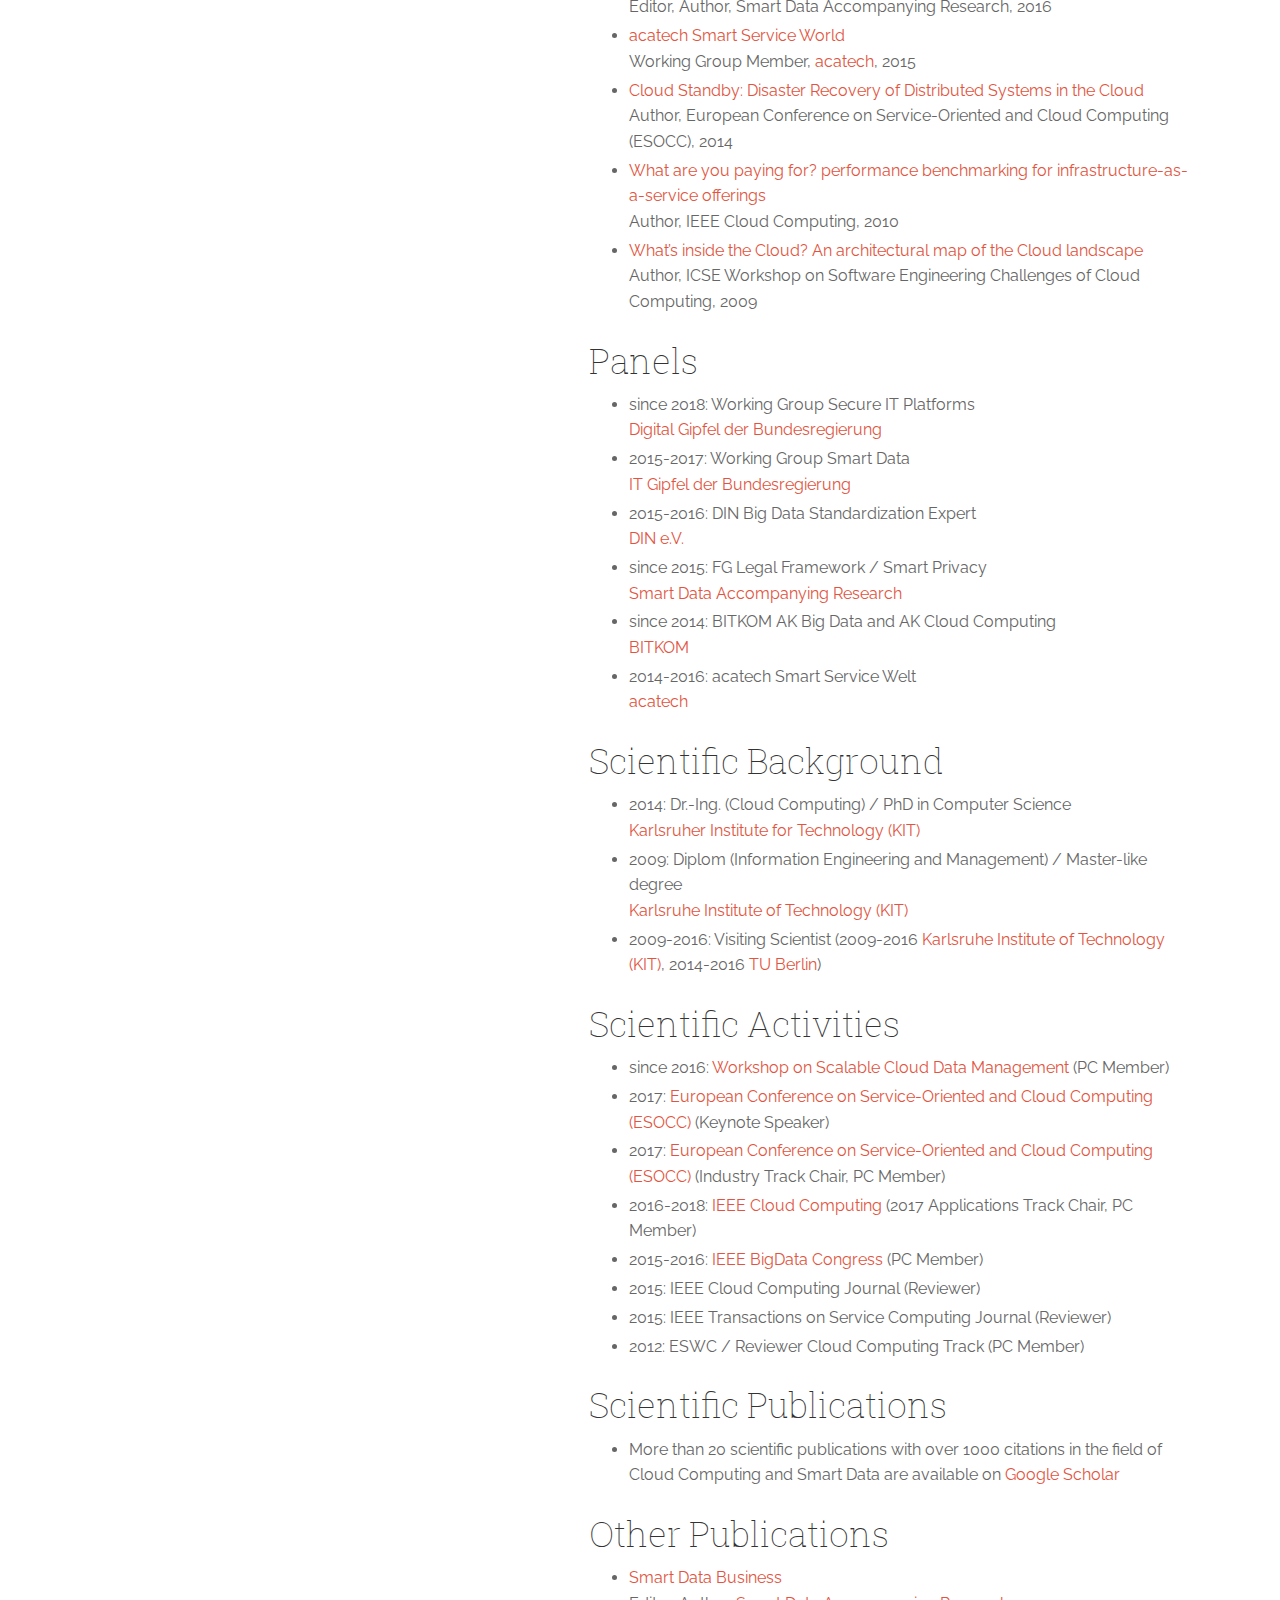
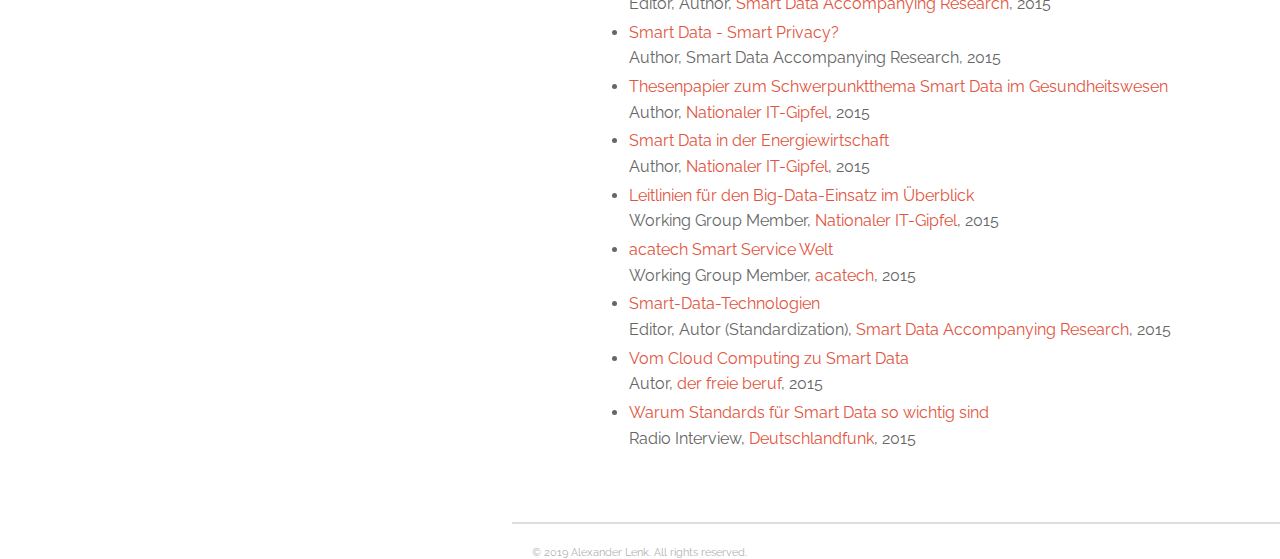
==== commit 1b37279c: "General Update" ====
--- a/cv/index.html
+++ b/cv/index.html
@@ -191,30 +191,24 @@
 
 <h2 id="select-talks">Select Talks</h2>
 <ul>
+  <li>Redhat Summit Keynote on BMW Cloud-enabled Connected Cars (<a href="https://youtu.be/FUu4kMc0PL8?t=5326s&amp;playlist=PLEGSLwUsxfEhRCz9fiQK2L86Vk9qV1tAu" target="_blank">Video</a>)<br />
+ <a href="https://www.redhat.com/en/summit/2019">Redhat Summit</a>, Boston, 2019</li>
   <li>AWS Summit Keynote on BMW Connected Cars Cloud Hubs (<a href="https://www.youtube.com/watch?v=PLUAiS3-xhs&amp;t=4963" target="_blank">Video</a>)<br />
- <a href="https://aws.amazon.com/summits/berlin/">AWS Summit Berlin</a>, Berlin, 2018</li>
+ <a href="https://aws.amazon.com/summits/berlin/">AWS Summit</a>, Berlin, 2018</li>
   <li>On the Road to Cloud Native: Containerizing the BMW Connected Car Backend<br />
  <a href="https://www.redhat.com/en/summit/2018">Redhat Summit</a>, San Francisco, 2018</li>
-  <li>Enterprise IoT Best Practices: How BMW connects its Cars to the AWS Cloud (<a href="/assets/2017-12-06_AWS-Talk-pub2.pdf">Slides</a>)<br />
- <a href="https://www.awsloft.de/">AWS Pop-Up Loft</a>, Munich, 2017</li>
   <li>Industry Keynote: BMW Cloud Native Connected Cars (<a href="/assets/2017-09-28_ESOCC-Talk.pdf">Slides</a>)<br />
  <a href="http://esocc2017.ifi.uio.no/invited_speakers.html">6th European Conference on Service-Oriented and Cloud Computing (ESOCC)</a>, Oslo, 2017</li>
   <li>Shifting up: How BMW speeds up application delivery using a cloud-native application platform (<a href="https://rh2017.smarteventscloud.com/connect/sessionDetail.ww?SESSION_ID=102815">Slides</a>)<br />
  <a href="https://www.redhat.com/en/summit/2017">Redhat Summit</a>, Boston, 2017</li>
-  <li><a href="https://www.meetup.com/cloud-native-muc/events/236415278/">Cloud Native Microservices for Connected Cars</a><br />
- <a href="https://www.meetup.com/cloud-native-muc/">Cloud Native Night</a>, Munich, 2017</li>
-  <li>Smart Data – How about standards?<br />
- <a href="http://www.cloudexpoeurope.de">Cloud Expo Europe</a>, Frankfurt, 2015</li>
   <li>Towards a Taxonomy of Smart Data Standards<br /> 
- SCDM Workshop at IEEE Big Data Conference, Santa Clara, 2015</li>
+ IEEE Big Data Conference (SCDM Workshop), Santa Clara, 2015</li>
   <li>Smart Data and Industry 4.0<br />
- <a href="http://ec.europa.eu/growth/index_en">European Commission DG GROW Workshop</a>, Brussels, 2015</li>
-  <li>Das Technologieprogramm Smart Data<br /> 
- <a href="http://www.digitale-technologien.de/DT/Redaktion/DE/Downloads/Smart-Data-Auftaktkonferenz-Agenda.pdf">Smart Data Conference</a>, BMWi, Berlin, 2015</li>
+ <a href="http://ec.europa.eu/growth/index_en">European Commission DG GROW</a>, Brussels, 2015</li>
+  <li>The Technology Program Smart Data<br /> 
+ <a href="http://www.digitale-technologien.de/DT/Redaktion/DE/Downloads/Smart-Data-Auftaktkonferenz-Agenda.pdf">German Ministry of Economics and Energy</a>, Berlin, 2015</li>
   <li>Cloud Standby: Disaster Recovery of Distributed Systems in the Cloud<br />
  3rd European Conference on Service-Oriented and Cloud Computing (ESOCC), Manchester, 2014</li>
-  <li>TIOSA: Testing VM Interoperability at an OS and Application Level<br />
- IEEE International Conference on Cloud Engineering (IC2E), 2014</li>
   <li>Cloud Service Engineering: Building a Private Cloud<br />
  ICSE Tutorial, Cape Town, 2010</li>
 </ul>
@@ -223,7 +217,7 @@
 <ul>
   <li><a href="http://www.digitale-technologien.de/DT/Redaktion/DE/Downloads/Publikation/smartdata_Study:%20Smart-Data-Business.html">Smart Data Business</a><br />
  Editor, Author, Smart Data Accompanying Research, 2016</li>
-  <li><a href="http://www.acatech.de/fileadmin/user_upload/Baumstruktur_nach_Website/Acatech/root/de/Projekte/Laufende_Projekte/Smart_Service_Welt/Smart_Service_Welt_2015/ReportSmartServiceWelt2015_EN_SHORT.pdf">acatech Smart Service Welt</a><br />
+  <li><a href="http://www.acatech.de/fileadmin/user_upload/Baumstruktur_nach_Website/Acatech/root/de/Projekte/Laufende_Projekte/Smart_Service_Welt/Smart_Service_Welt_2015/ReportSmartServiceWelt2015_EN_SHORT.pdf">acatech Smart Service World</a><br />
  Working Group Member, <a href="http://www.acatech.de">acatech</a>, 2015</li>
   <li><a href="https://pdfs.semanticscholar.org/4e16/c53fb4e44f0fa5dab56823ce259076443842.pdf">Cloud Standby: Disaster Recovery of Distributed Systems in the Cloud</a><br />
 Author, European Conference on Service-Oriented and Cloud Computing (ESOCC), 2014</li>
@@ -251,7 +245,7 @@
 
 <h2 id="scientific-background">Scientific Background</h2>
 <ul>
-  <li>2014: Dr.-Ing. (Cloud Computing) / PhD-like degree<br />
+  <li>2014: Dr.-Ing. (Cloud Computing) / PhD in Computer Science<br />
  <a href="http://www.kit.edu">Karlsruher Institute for Technology (KIT)</a></li>
   <li>2009: Diplom (Information Engineering and Management) / Master-like degree<br />
  <a href="http://www.kit.edu">Karlsruhe Institute of Technology (KIT)</a></li>
@@ -260,10 +254,11 @@
 
 <h2 id="scientific-activities">Scientific Activities</h2>
 <ul>
-  <li>2017: <a href="http://esocc2017.ifi.uio.no">European Conference on Service-Oriented and Cloud Computing (ESOCC)</a> (Industry Track Chair, PC Memeber)</li>
-  <li>since 2016: <a href="http://www.thecloudcomputing.org">IEEE Cloud Computing</a> (2017 Applications Track Chair, PC Member)</li>
+  <li>since 2016: <a href="http://scdm2016.com/">Workshop on Scalable Cloud Data Management</a> (PC Member)</li>
+  <li>2017: <a href="http://esocc2017.ifi.uio.no">European Conference on Service-Oriented and Cloud Computing (ESOCC)</a> (Keynote Speaker)</li>
+  <li>2017: <a href="http://esocc2017.ifi.uio.no">European Conference on Service-Oriented and Cloud Computing (ESOCC)</a> (Industry Track Chair, PC Member)</li>
+  <li>2016-2018: <a href="http://www.thecloudcomputing.org">IEEE Cloud Computing</a> (2017 Applications Track Chair, PC Member)</li>
   <li>2015-2016: <a href="http://www.ieeebigdata.org/">IEEE BigData Congress</a> (PC Member)</li>
-  <li>2016: <a href="http://scdm2016.com/">Workshop on Scalable Cloud Data Management</a> (PC Member)</li>
   <li>2015: IEEE Cloud Computing Journal (Reviewer)</li>
   <li>2015: IEEE Transactions on Service Computing Journal (Reviewer)</li>
   <li>2012: ESWC / Reviewer Cloud Computing Track (PC Member)</li>
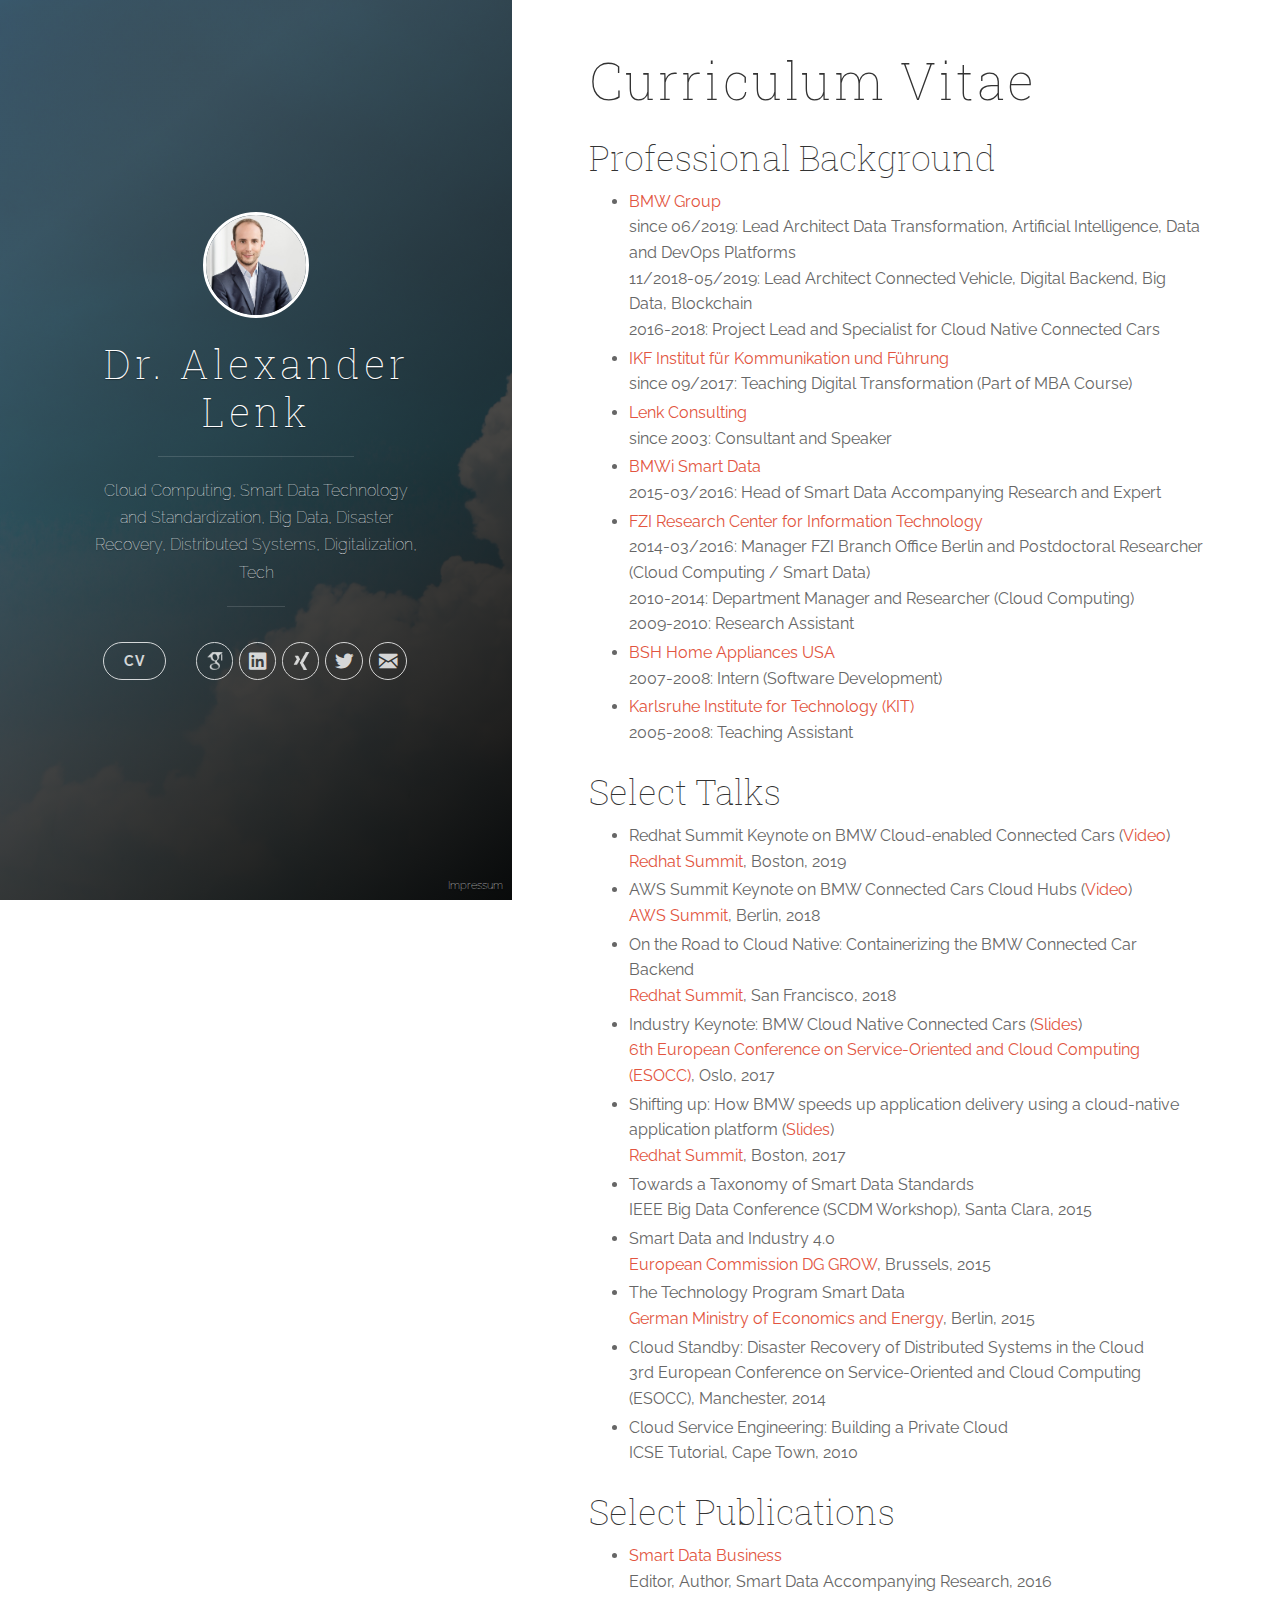
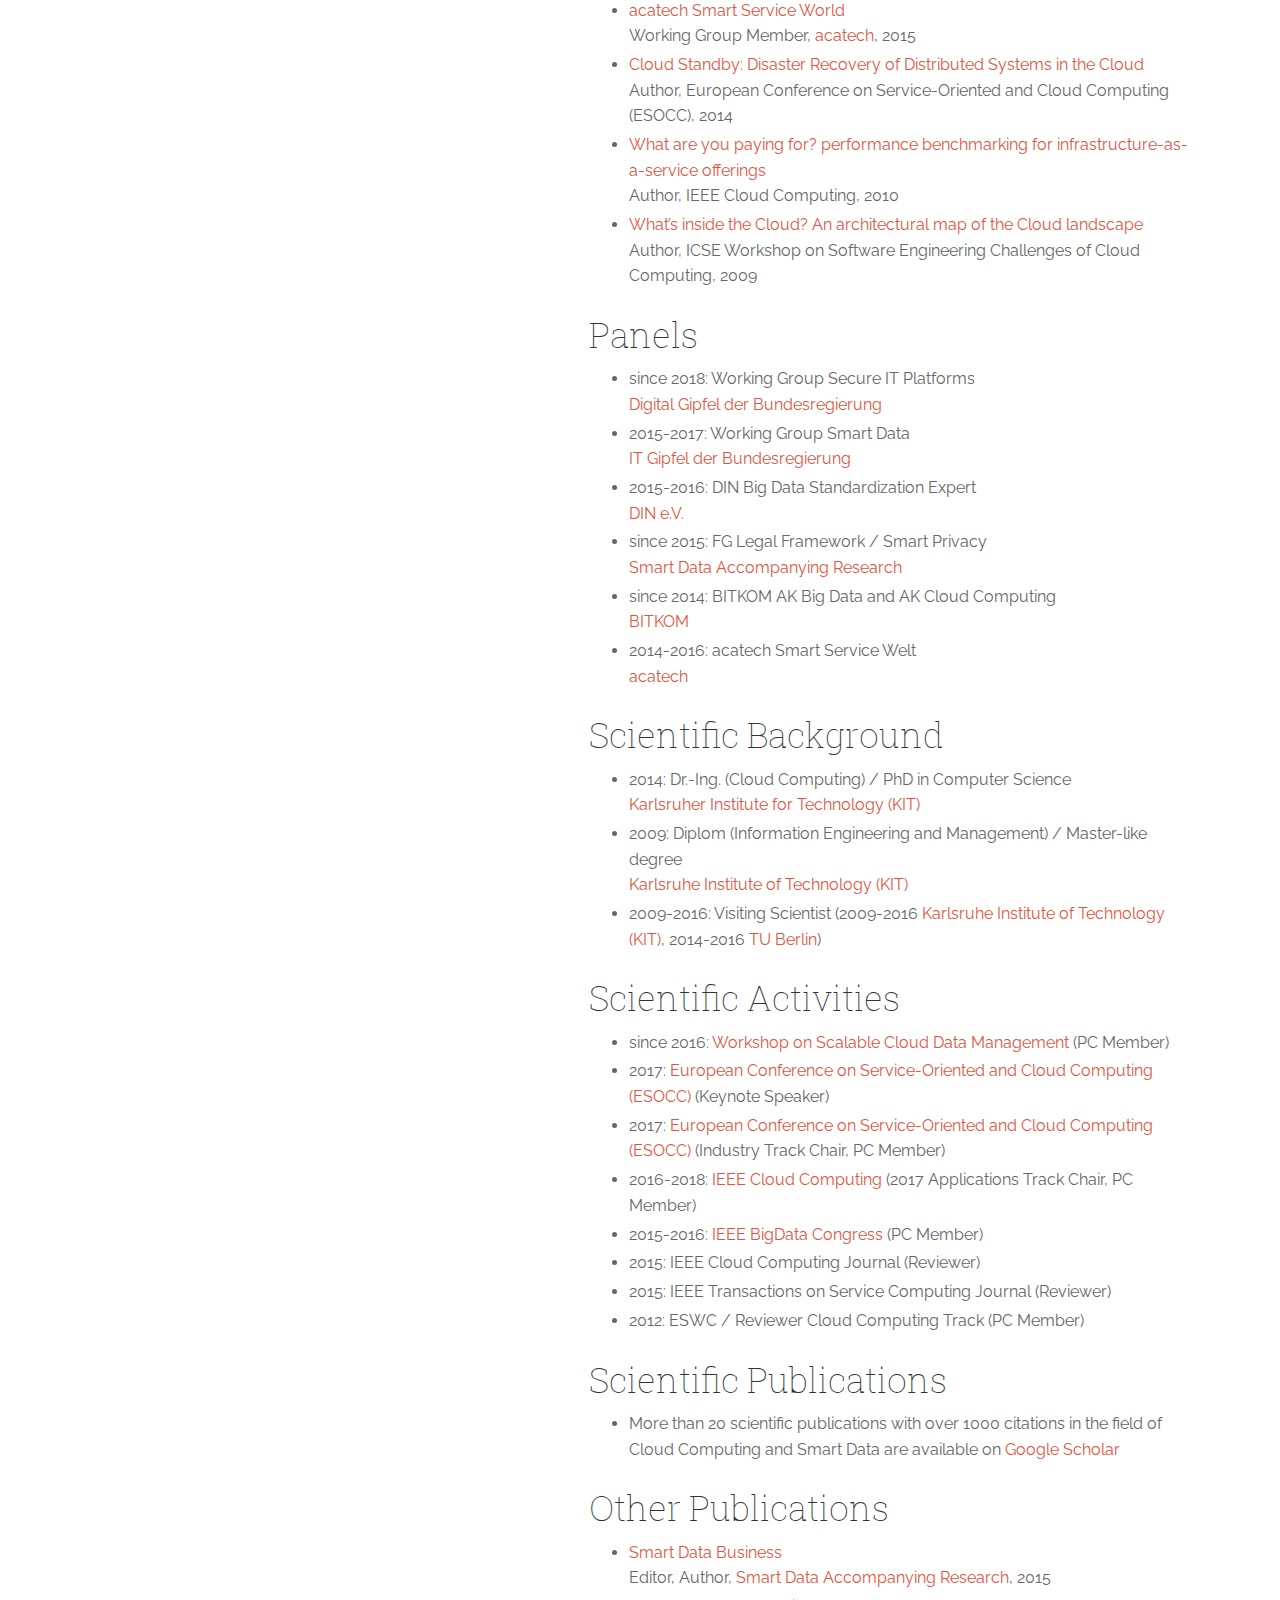
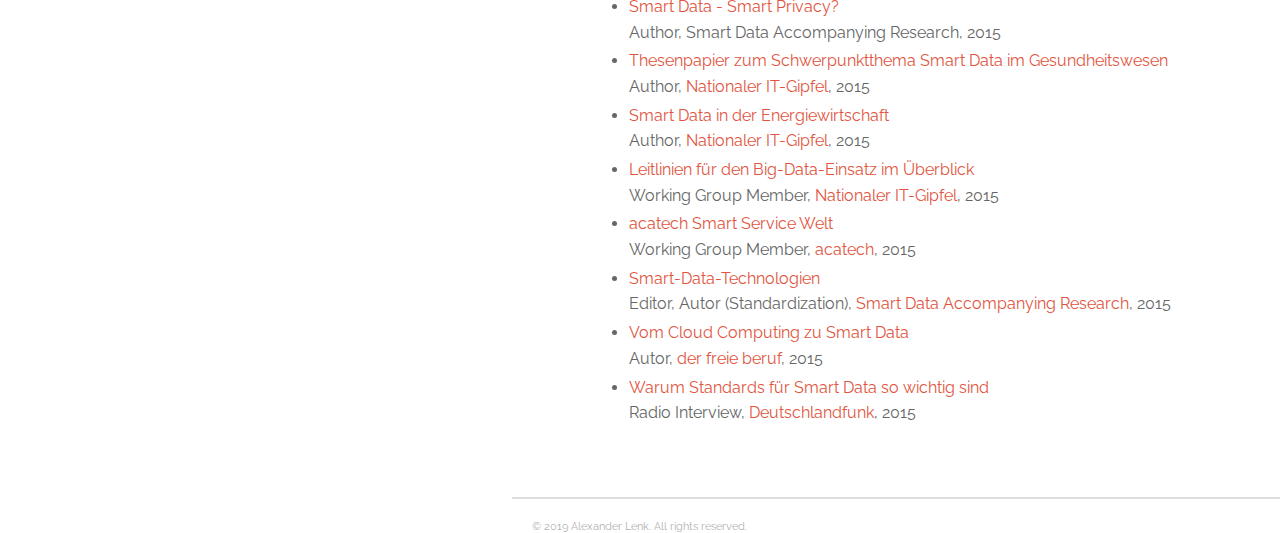
==== commit 78bd2e1e: "Update Headlines" ====
--- a/cv/index.html
+++ b/cv/index.html
@@ -167,26 +167,25 @@
   <section class="post">
     <h2 id="professional-background">Professional Background</h2>
 <ul>
-  <li>since 06/2019: Lead Architect Data Transformation, Artificial Intelligence, Data and DevOps Platforms<br />
+  <li><a href="http://www.bmwgroup.com">BMW Group</a><br />
+ since 06/2019: Lead Architect Data Transformation, Artificial Intelligence, Data and DevOps Platforms<br />
  11/2018-05/2019: Lead Architect Connected Vehicle, Digital Backend, Big Data, Blockchain<br />
- 2016-2018: Project Lead and Specialist for Cloud Native Connected Cars<br />
-  <a href="http://www.bmwgroup.com">BMW Group</a></li>
-  <li>since 09/2017: Teaching Digital Transformation (Part of MBA Course)<br />
-  <a href="https://www.ikf.ch/">IKF Institut für Kommunikation und Führung</a></li>
-  <li>since 2003: Consultant and Speaker<br />
- <a href="http://www.alenk.de">Lenk Consulting</a></li>
-  <li>2015-03/2016: Head of Smart Data Accompanying Research and 
- Expert (Big Data Technologies and Standardization)<br />
- <a href="http://www.smart-data-programm.de">BMWi Smart Data</a></li>
-  <li>2014-03/2016: Manager FZI Branch Office Berlin and 
-Postdoctoral Researcher (Cloud Computing / Smart Data)<br />
-2010-2014: Department Manager and Researcher (Cloud Computing)<br />
-2009-2010: Research Assistant<br />
- <a href="http://www.fzi.de">FZI Research Center for Information Technology</a></li>
-  <li>2007-2008: Intern (Software Development)<br />
- <a href="http://www.bsh-group.com">BSH Home Appliances USA</a></li>
-  <li>2005-2008: Teaching Assistant<br />
- <a href="http://www.kit.edu">Karlsruhe Institute for Technology (KIT)</a></li>
+ 2016-2018: Project Lead and Specialist for Cloud Native Connected Cars</li>
+  <li><a href="https://www.ikf.ch/">IKF Institut für Kommunikation und Führung</a><br />
+ since 09/2017: Teaching Digital Transformation (Part of MBA Course)</li>
+  <li><a href="http://www.alenk.de">Lenk Consulting</a><br />
+ since 2003: Consultant and Speaker</li>
+  <li><a href="http://www.smart-data-programm.de">BMWi Smart Data</a><br />
+ 2015-03/2016: Head of Smart Data Accompanying Research and Expert</li>
+  <li><a href="http://www.fzi.de">FZI Research Center for Information Technology</a><br />
+ 2014-03/2016: Manager FZI Branch Office Berlin and 
+ Postdoctoral Researcher (Cloud Computing / Smart Data)<br />
+ 2010-2014: Department Manager and Researcher (Cloud Computing)<br />
+ 2009-2010: Research Assistant</li>
+  <li><a href="http://www.bsh-group.com">BSH Home Appliances USA</a><br />
+ 2007-2008: Intern (Software Development)</li>
+  <li><a href="http://www.kit.edu">Karlsruhe Institute for Technology (KIT)</a><br />
+ 2005-2008: Teaching Assistant</li>
 </ul>
 
 <h2 id="select-talks">Select Talks</h2>
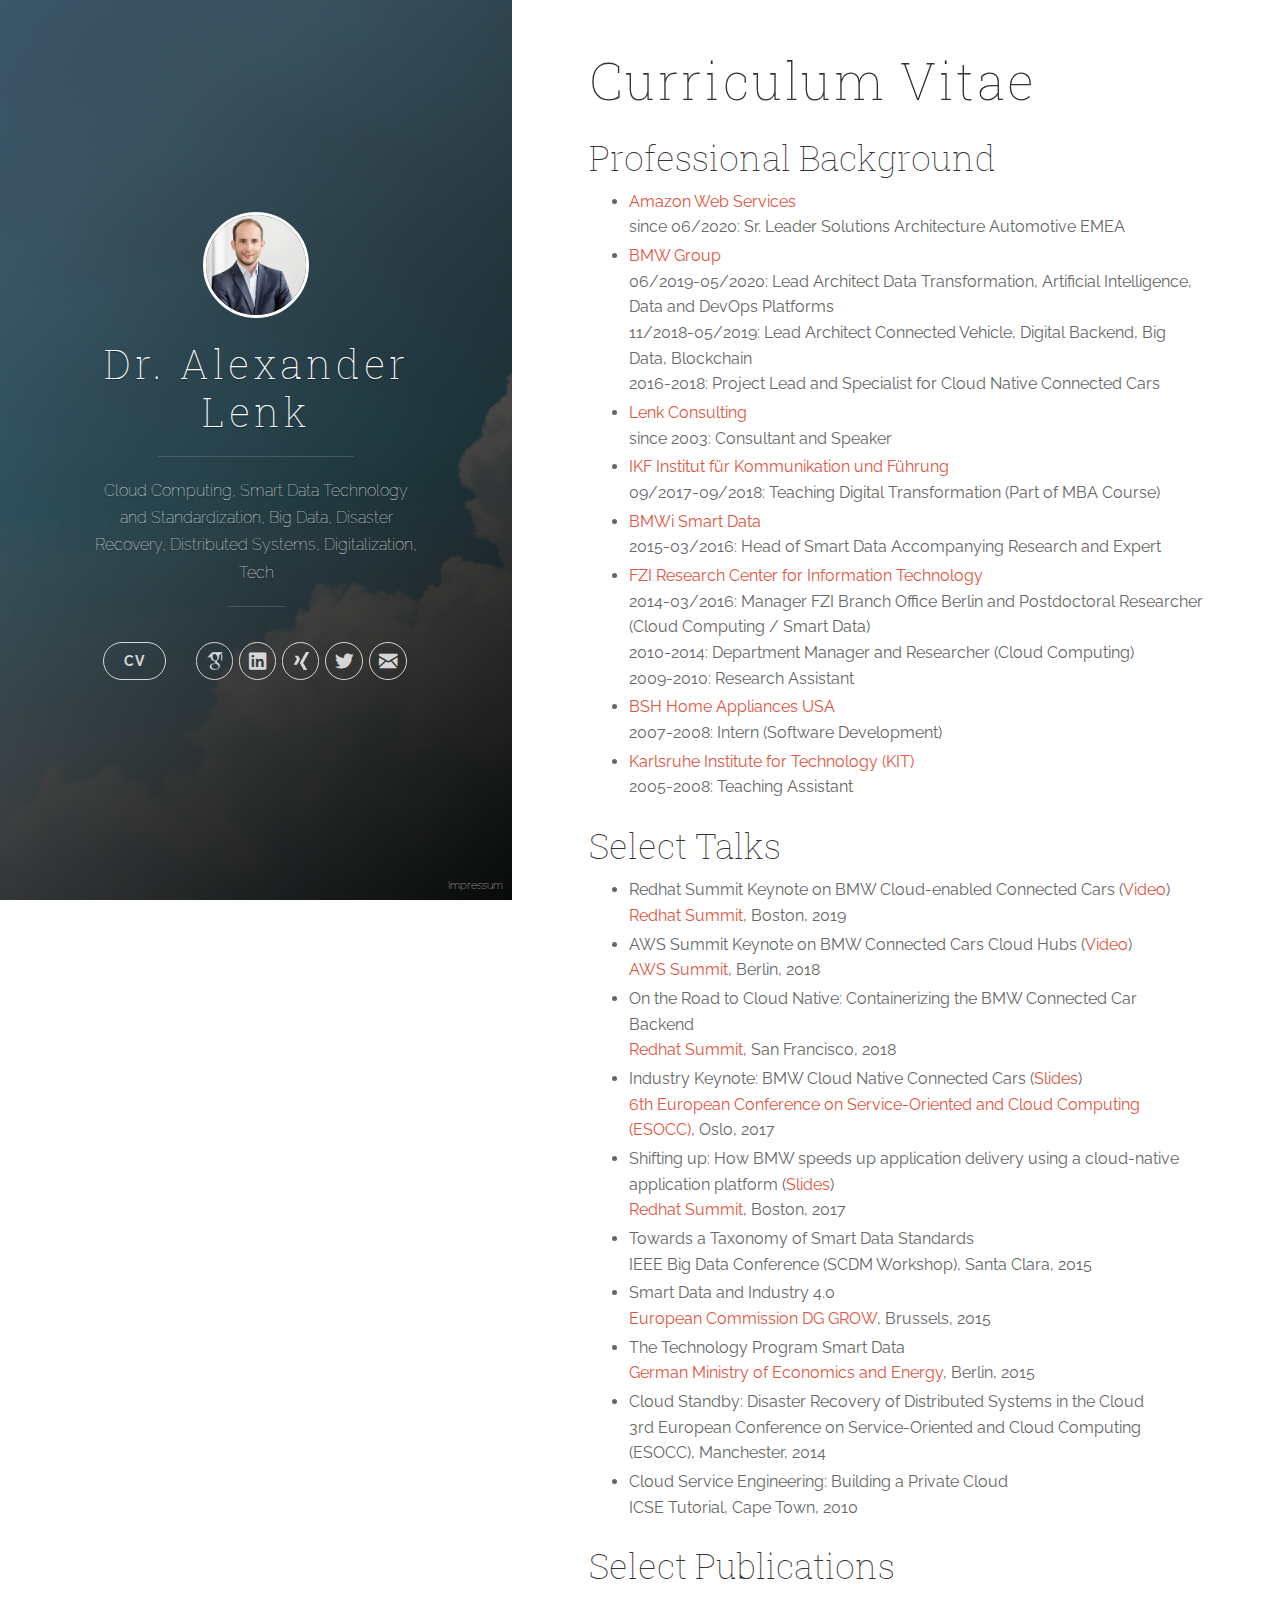
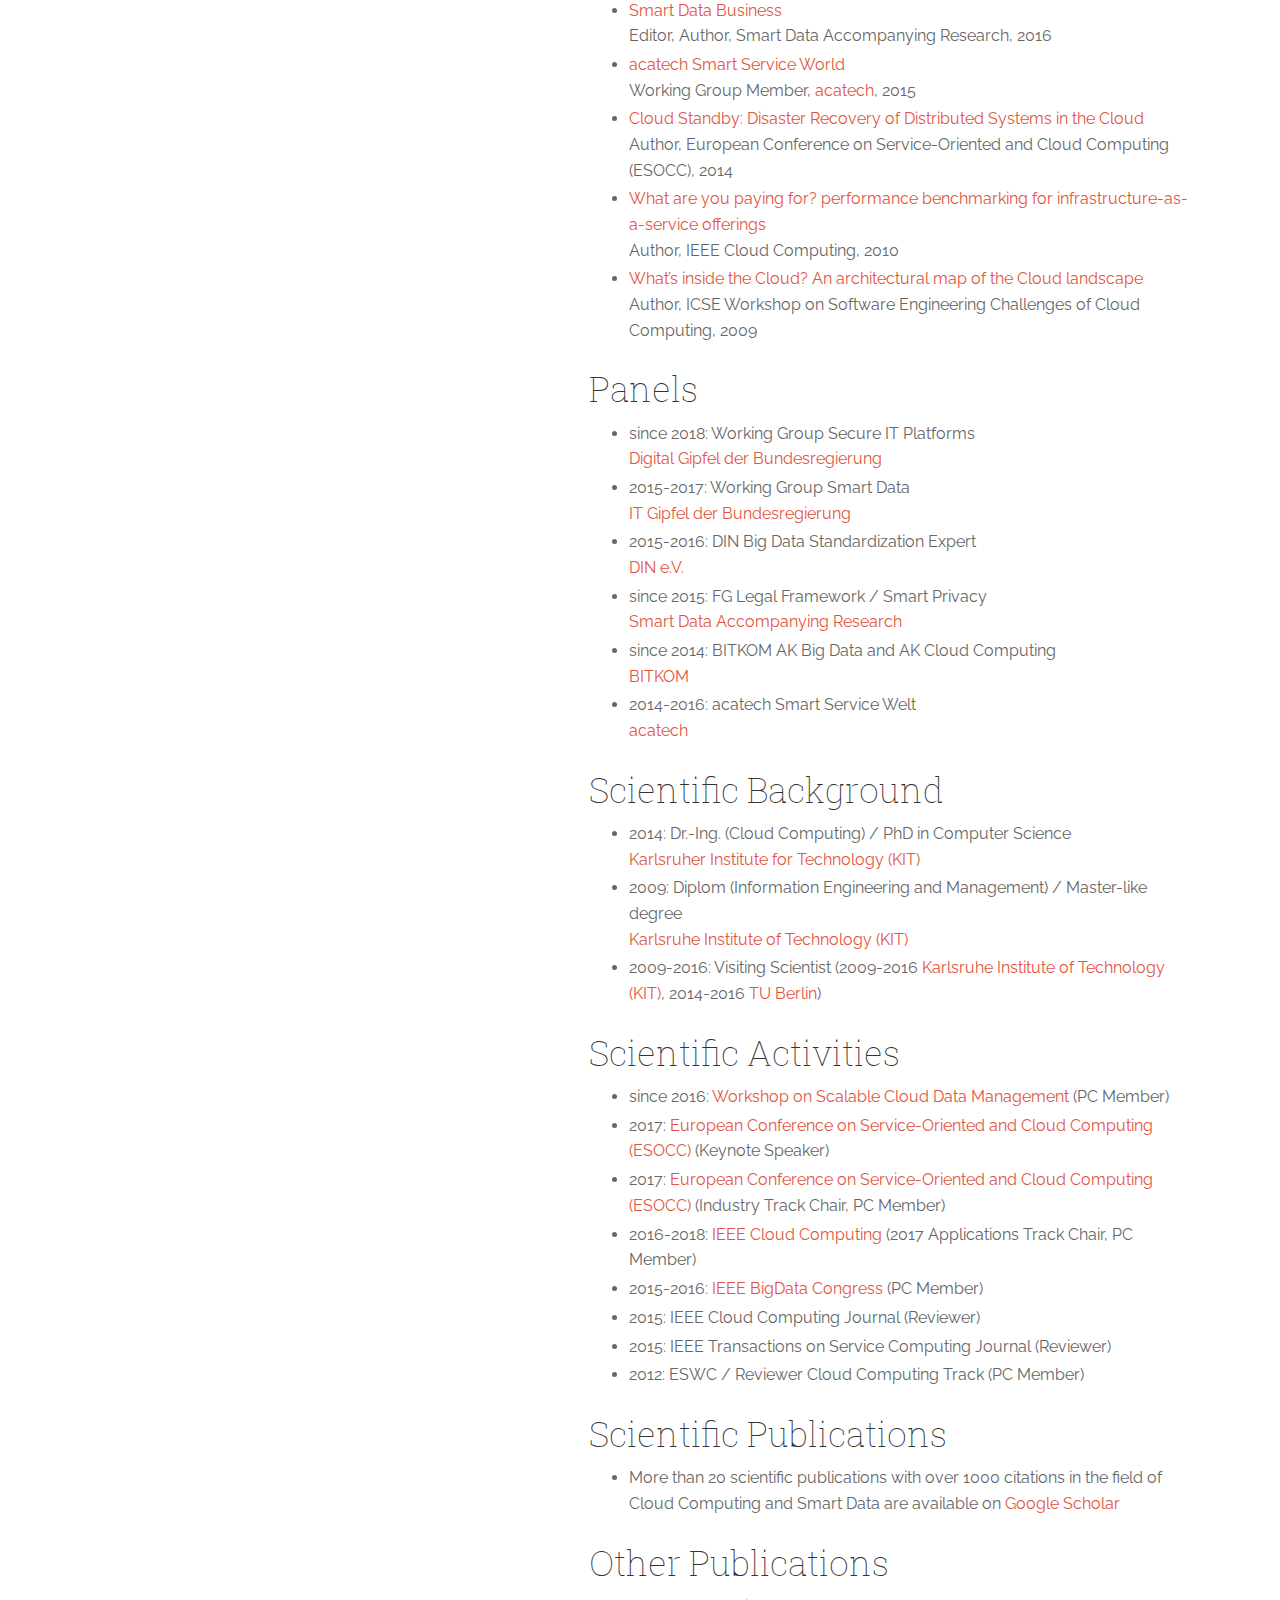
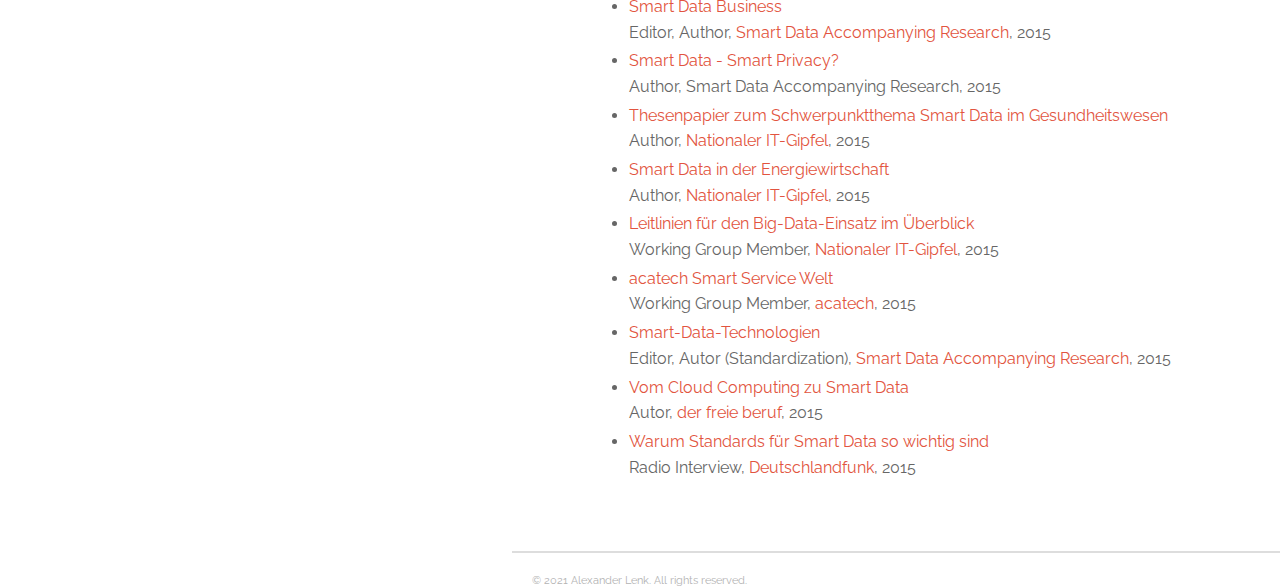
==== commit 8146764d: "Added AWS" ====
--- a/cv/index.html
+++ b/cv/index.html
@@ -167,14 +167,16 @@
   <section class="post">
     <h2 id="professional-background">Professional Background</h2>
 <ul>
+  <li><a href="https://aws.amazon.com">Amazon Web Services</a><br />
+ since 06/2020: Sr. Leader Solutions Architecture Automotive EMEA</li>
   <li><a href="http://www.bmwgroup.com">BMW Group</a><br />
- since 06/2019: Lead Architect Data Transformation, Artificial Intelligence, Data and DevOps Platforms<br />
+ 06/2019-05/2020: Lead Architect Data Transformation, Artificial Intelligence, Data and DevOps Platforms<br />
  11/2018-05/2019: Lead Architect Connected Vehicle, Digital Backend, Big Data, Blockchain<br />
  2016-2018: Project Lead and Specialist for Cloud Native Connected Cars</li>
-  <li><a href="https://www.ikf.ch/">IKF Institut für Kommunikation und Führung</a><br />
- since 09/2017: Teaching Digital Transformation (Part of MBA Course)</li>
   <li><a href="http://www.alenk.de">Lenk Consulting</a><br />
  since 2003: Consultant and Speaker</li>
+  <li><a href="https://www.ikf.ch/">IKF Institut für Kommunikation und Führung</a><br />
+ 09/2017-09/2018: Teaching Digital Transformation (Part of MBA Course)</li>
   <li><a href="http://www.smart-data-programm.de">BMWi Smart Data</a><br />
  2015-03/2016: Head of Smart Data Accompanying Research and Expert</li>
   <li><a href="http://www.fzi.de">FZI Research Center for Information Technology</a><br />
@@ -296,7 +298,7 @@
       </div>
 
       <footer class="footer">
-  <span class="footer__copyright">&copy; 2019 Alexander Lenk. All rights reserved.</span>
+  <span class="footer__copyright">&copy; 2021 Alexander Lenk. All rights reserved.</span>
 </footer> 
 
 <script type="text/javascript" src="https://ajax.googleapis.com/ajax/libs/jquery/1.11.3/jquery.min.js"></script>
